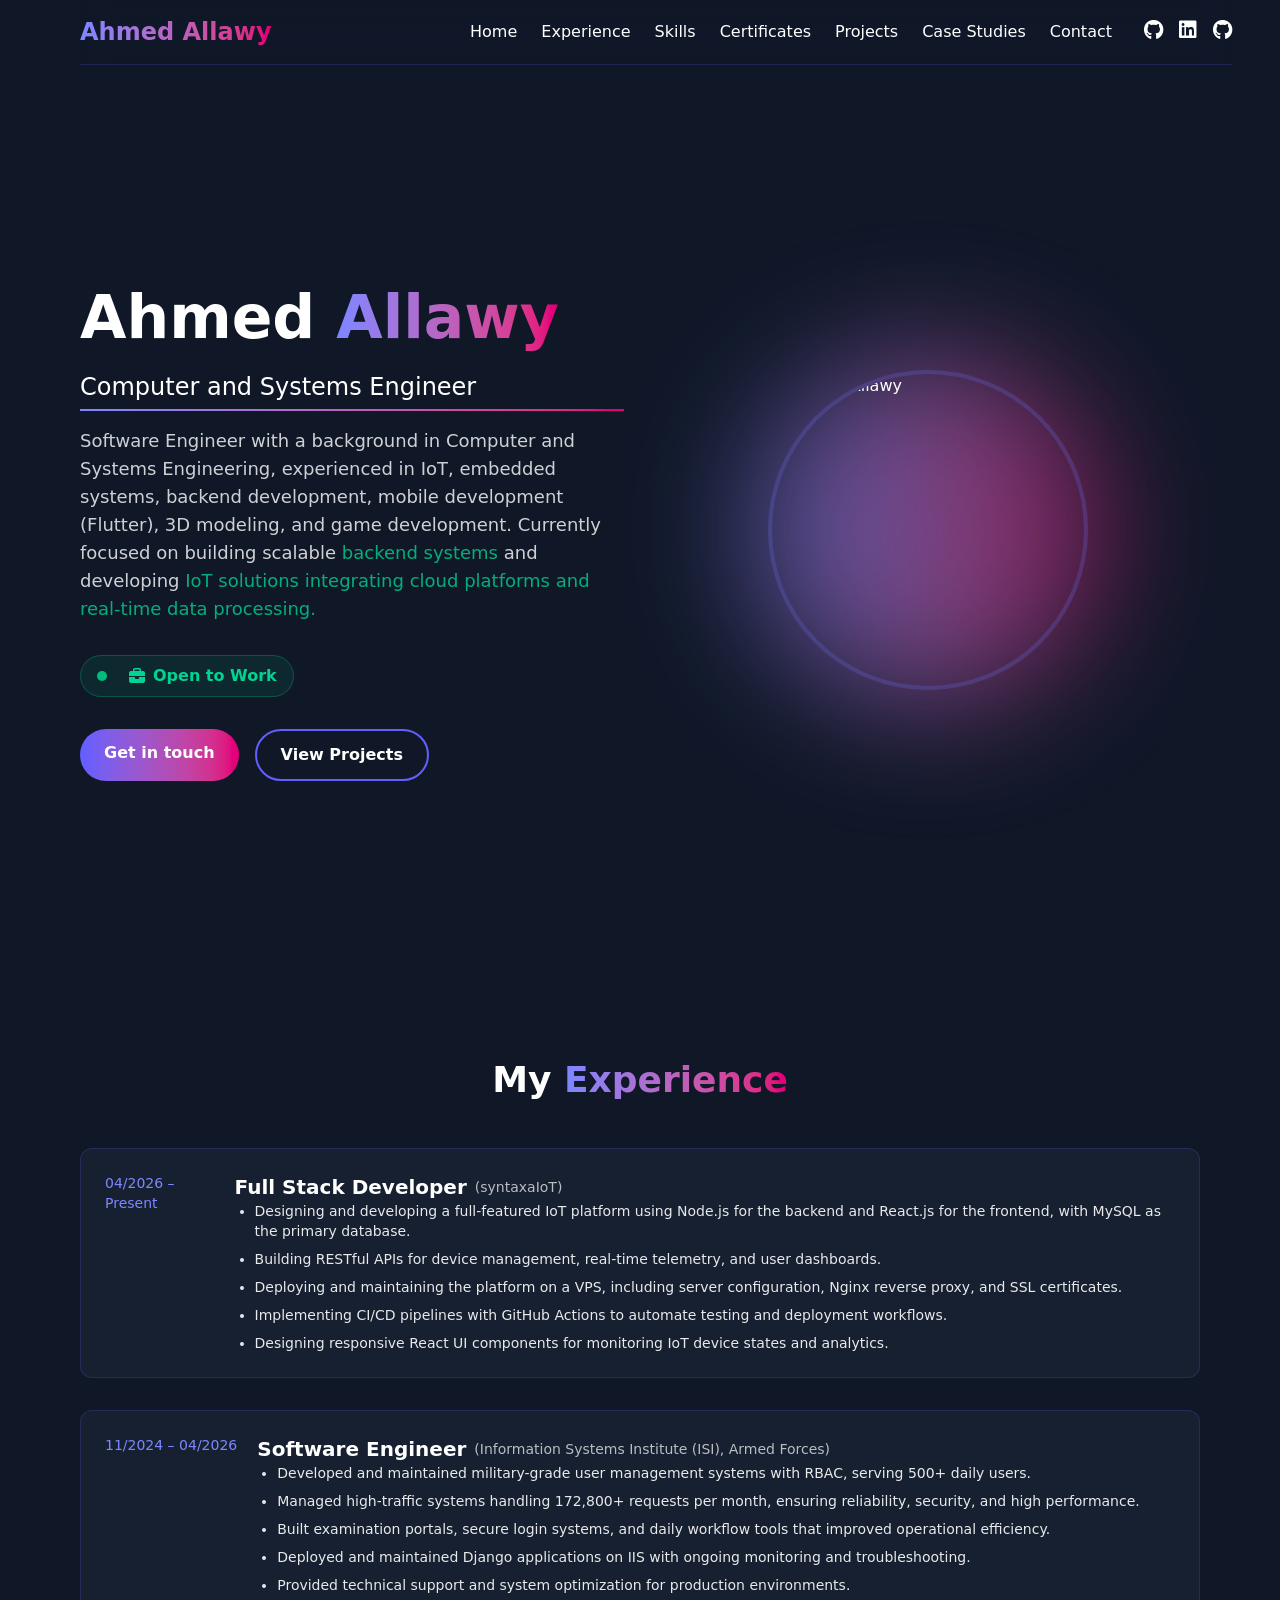
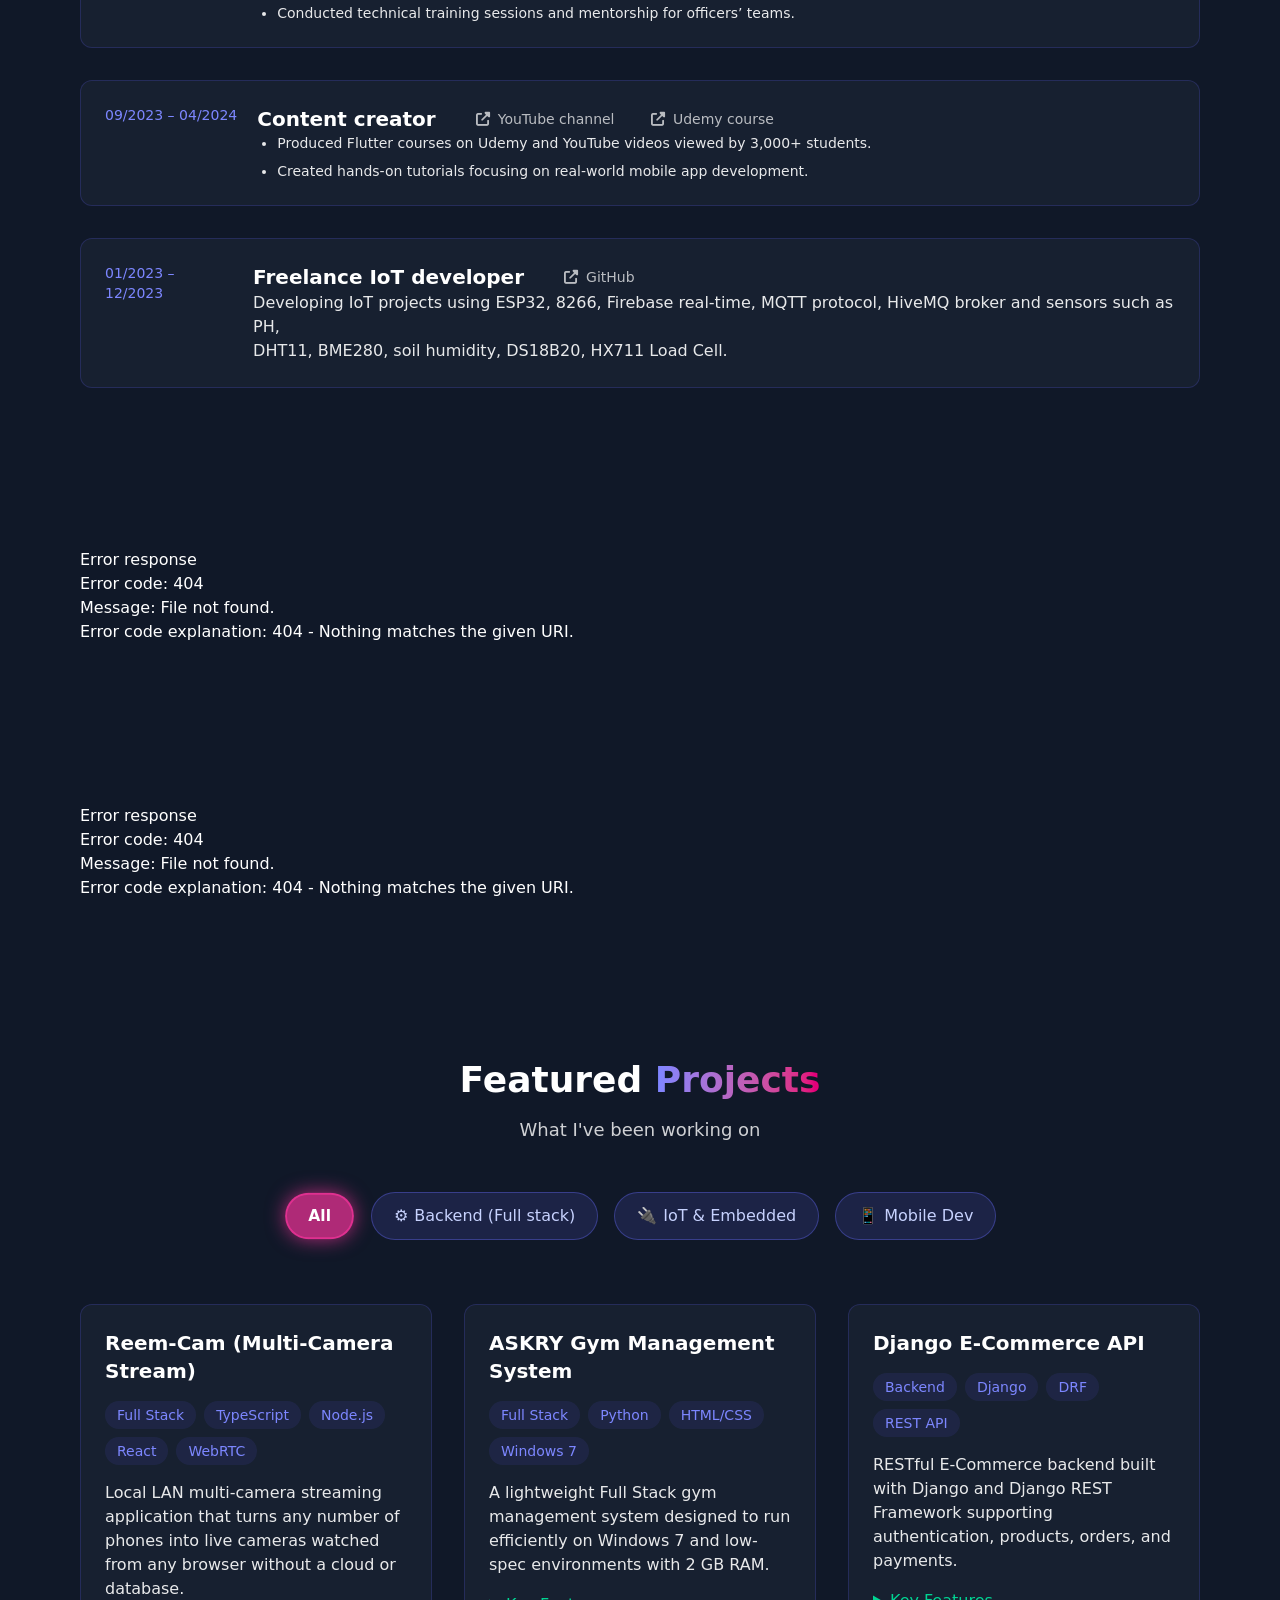
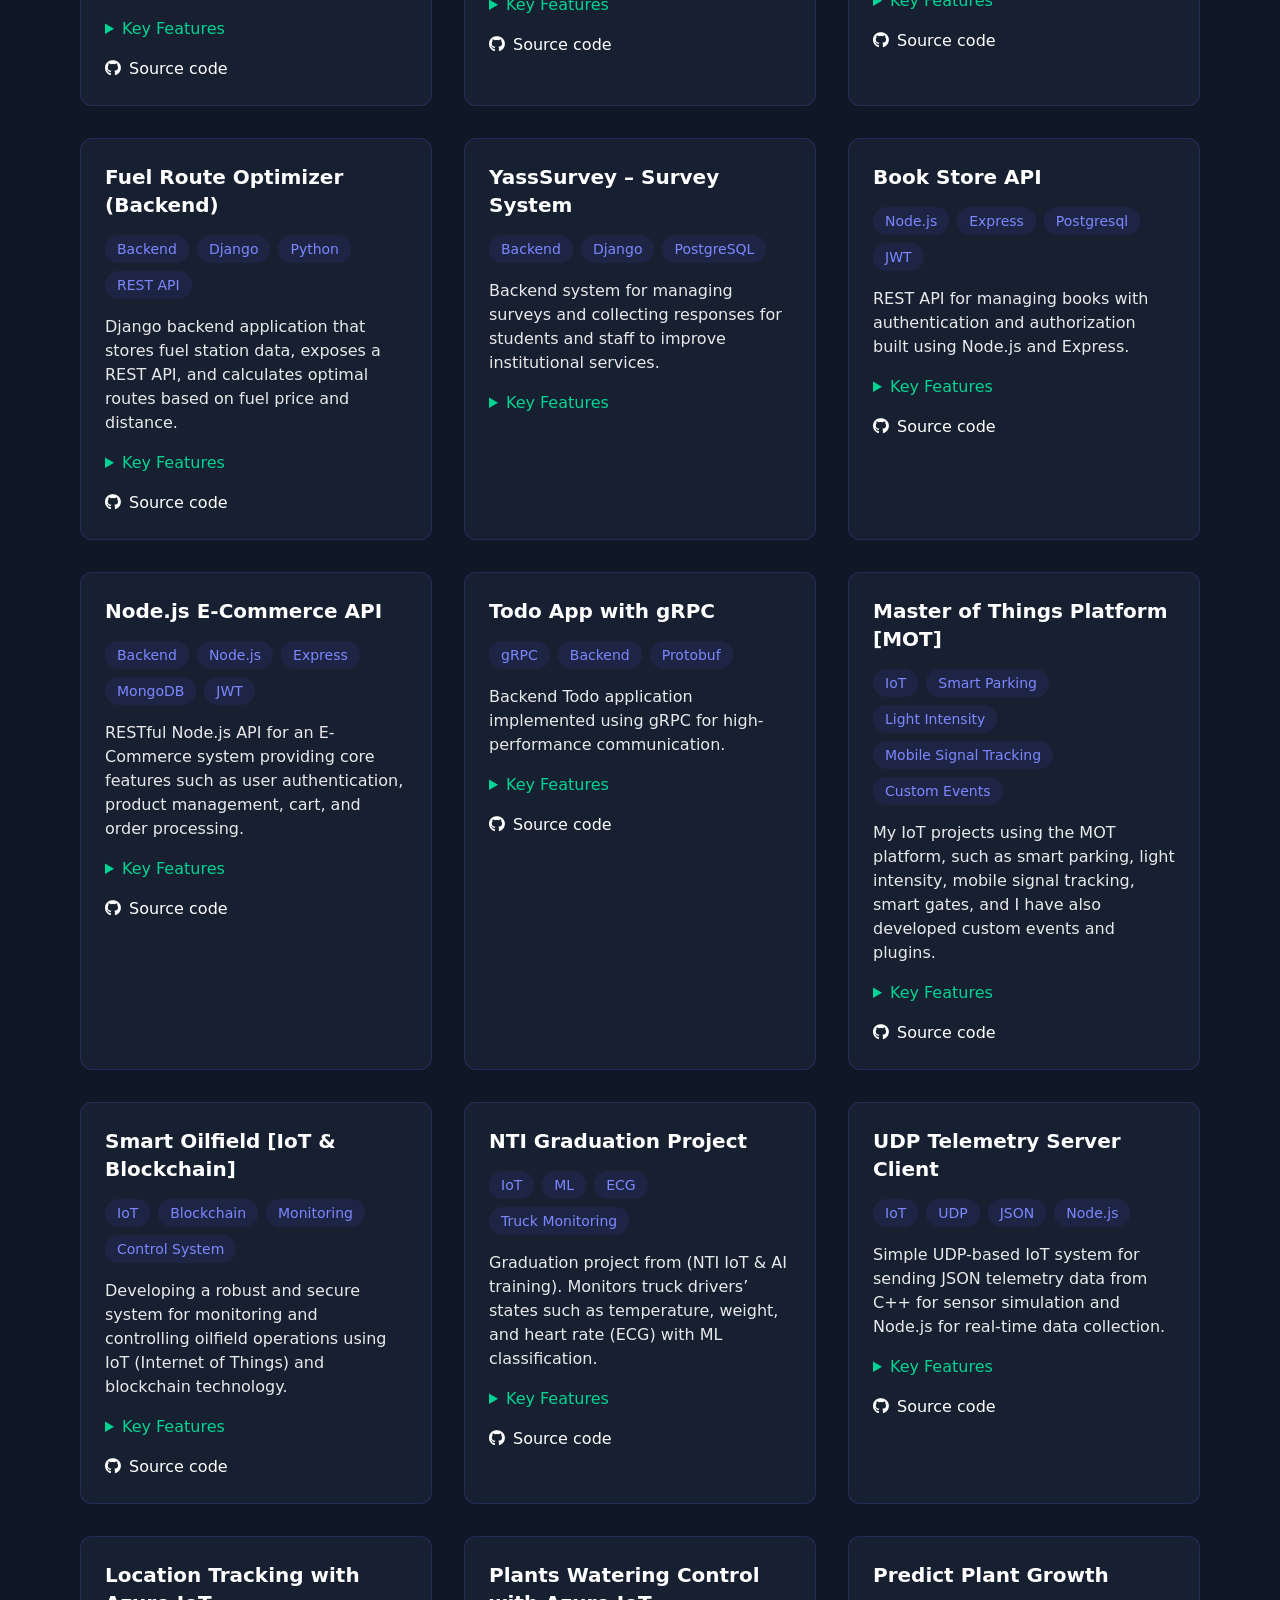
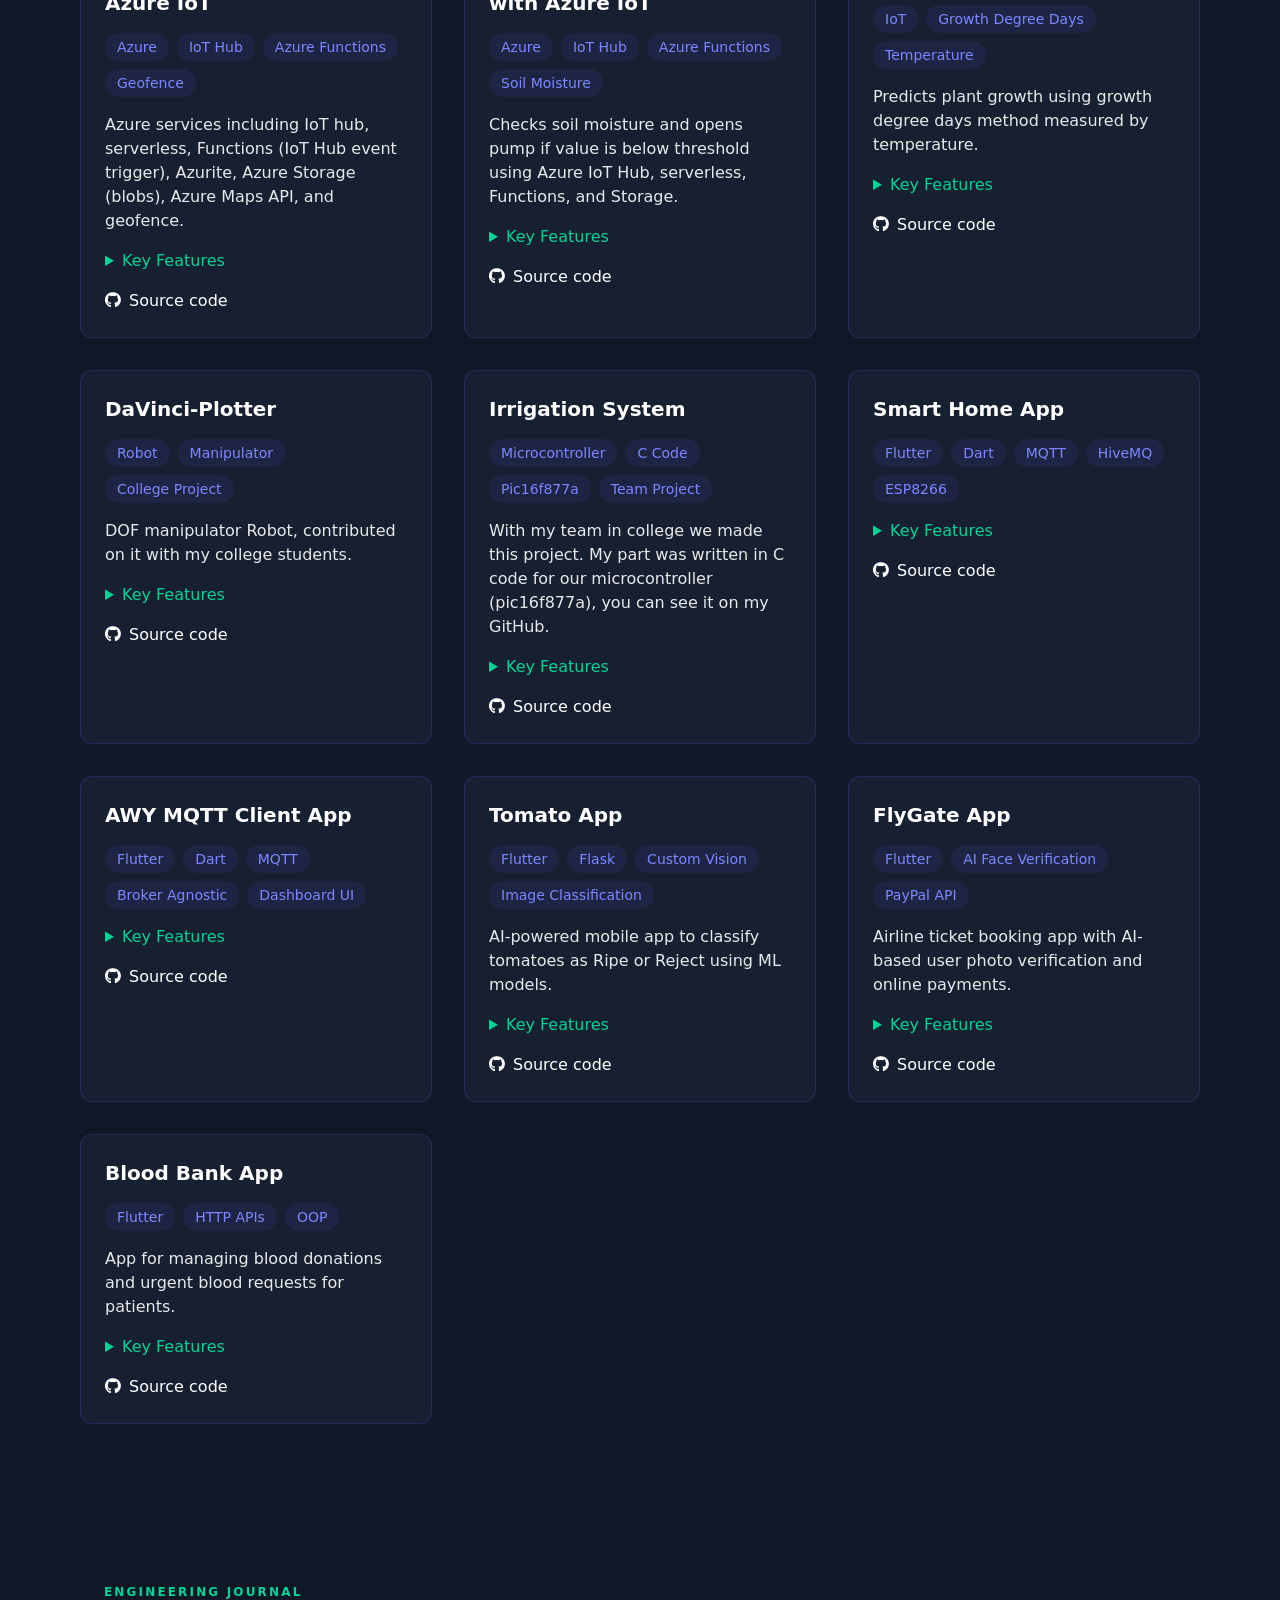
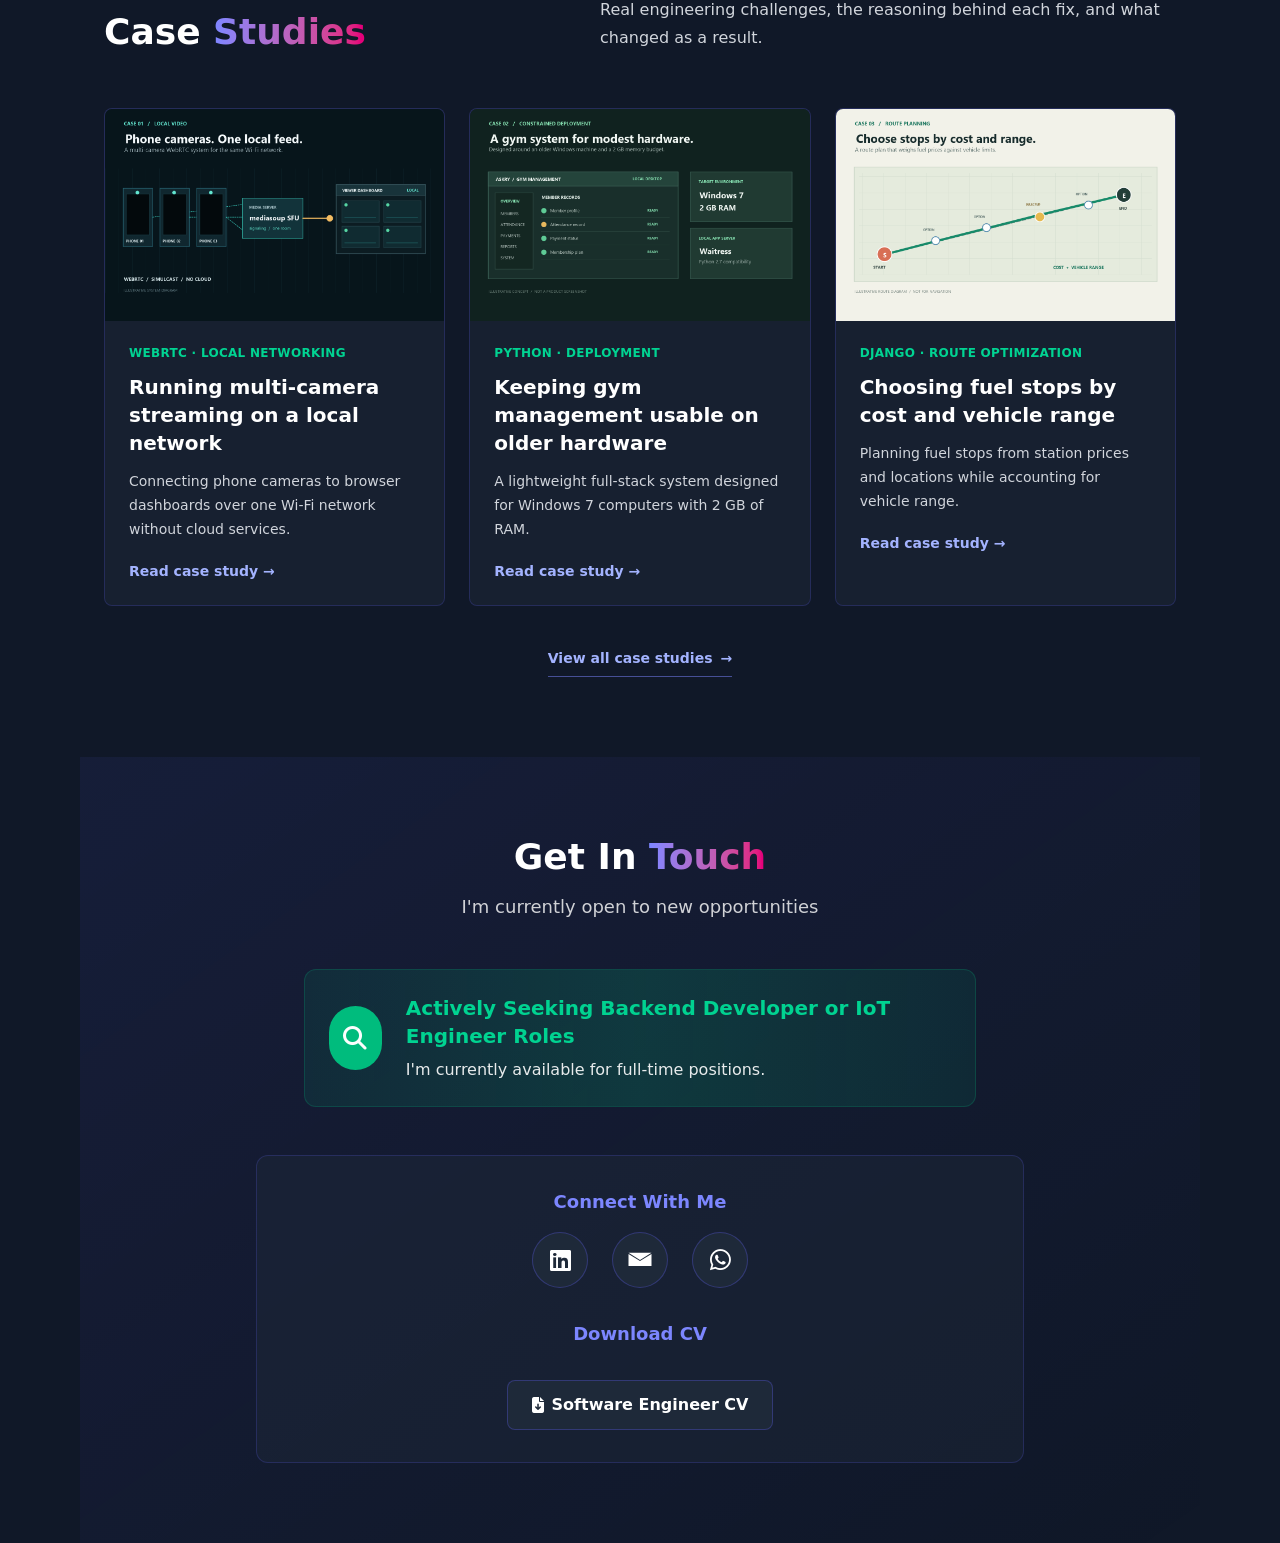
==== index.html @ ff082394 "feat(sections): add a new section [case studies]" ====
<!DOCTYPE html>
<html lang="en">

<head>
  <meta charset="UTF-8" />
  <meta name="viewport" content="width=device-width, initial-scale=1.0" />
  <link href="./output.css" rel="stylesheet" />
  <link rel="stylesheet" href="https://cdnjs.cloudflare.com/ajax/libs/font-awesome/6.5.1/css/all.min.css" />
  <link rel="preconnect" href="https://fonts.googleapis.com" />
  <link href="https://fonts.googleapis.com/css2?family=Inter:wght@300;400;500;600;700;800&display=swap"
    rel="stylesheet" />

  <title>Ahmed Allawy | Computer and Systems Engineer</title>
  <style>
    @keyframes fadeIn {
      from {
        opacity: 0;
      }

      to {
        opacity: 1;
      }
    }

    @keyframes slideInUp {
      from {
        opacity: 0;
        transform: translateY(20px);
      }

      to {
        opacity: 1;
        transform: translateY(0);
      }
    }

    @keyframes slideInRight {
      from {
        opacity: 0;
        transform: translateX(20px);
      }

      to {
        opacity: 1;
        transform: translateX(0);
      }
    }

    @keyframes pulseBackdrop {
      0% {
        transform: scale(1);
        opacity: 0.6;
      }

      50% {
        transform: scale(1.05);
        opacity: 0.8;
      }

      100% {
        transform: scale(1);
        opacity: 0.6;
      }
    }

    @keyframes shine {
      0% {
        transform: translateX(-100%);
      }

      100% {
        transform: translateX(100%);
      }
    }

    @keyframes rotateY {
      from {
        transform: rotateY(0deg);
      }

      to {
        transform: rotateY(360deg);
      }
    }

    @keyframes popIn {
      0% {
        transform: scale(0.8);
        opacity: 0;
      }

      70% {
        transform: scale(1.05);
        opacity: 1;
      }

      100% {
        transform: scale(1);
      }
    }

    @keyframes wave {

      0%,
      100% {
        transform: translateY(0);
      }

      50% {
        transform: translateY(-5px);
      }
    }

    .animate-fade-in {
      animation: fadeIn 0.8s ease-out forwards;
    }

    .animate-slide-in-up {
      animation: slideInUp 0.8s ease-out forwards;
    }

    .animate-slide-in-right {
      animation: slideInRight 0.8s ease-out forwards;
    }

    .animate-pulse-backdrop {
      animation: pulseBackdrop 3s infinite alternate;
    }

    .animate-shine {
      animation: shine 2s infinite linear;
    }

    .animate-rotate-y {
      animation: rotateY 10s infinite linear;
    }

    /* Example for a subtle background element */
    .animate-pop-in {
      animation: popIn 0.5s ease-out forwards;
    }

    .animate-wave {
      animation: wave 1.5s ease-in-out infinite;
    }

    /* Staggered animation delays for project cards and skill tags */
    .project-card:nth-child(1) {
      animation-delay: 0.1s;
    }

    .project-card:nth-child(2) {
      animation-delay: 0.2s;
    }

    .project-card:nth-child(3) {
      animation-delay: 0.3s;
    }

    .project-card:nth-child(4) {
      animation-delay: 0.4s;
    }

    .project-card:nth-child(5) {
      animation-delay: 0.5s;
    }

    .project-card:nth-child(6) {
      animation-delay: 0.6s;
    }

    .project-card:nth-child(7) {
      animation-delay: 0.7s;
    }

    .filter-btn.active {
      background: rgba(99, 102, 241, 0.5);
      border-color: rgba(99, 102, 241, 0.8);
    }

    /* Add more as needed based on number of projects/skills */
  </style>

</head>

<body class="bg-gray-900 text-white font-inter overflow-x-hidden relative">
  <div id="particles-js" class="fixed inset-0 z-[-1]"></div>

  <div class="container max-w-6xl mx-auto px-4 relative z-10">
    <header
      class="fixed w-full max-w-6xl top-0 z-50 bg-gray-900/80 backdrop-blur-lg border-b border-indigo-500/20 transition-all duration-300">
      <div class="flex justify-between items-center px-4 py-4 md:px-0">
        <div class="logo font-extrabold text-2xl animate-pop-in">
          <span class="bg-clip-text text-transparent bg-gradient-to-r from-indigo-400 to-pink-600">Ahmed Allawy</span>
        </div>
        <nav class="hidden md:flex items-center space-x-8">
          <ul class="flex space-x-6">
            <li>
              <a href="#hero"
                class="text-white hover:text-indigo-400 transition-all duration-300 relative group">Home<span
                  class="absolute bottom-[-5px] left-0 w-0 h-0.5 bg-gradient-to-r from-indigo-400 to-pink-600 transition-all duration-300 group-hover:w-full"></span></a>
            </li>
            <li>
              <a href="#experience"
                class="text-white hover:text-indigo-400 transition-all duration-300 relative group">Experience<span
                  class="absolute bottom-[-5px] left-0 w-0 h-0.5 bg-gradient-to-r from-indigo-400 to-pink-600 transition-all duration-300 group-hover:w-full"></span></a>
            </li>
            <li>
              <a href="#skills"
                class="text-white hover:text-indigo-400 transition-all duration-300 relative group">Skills<span
                  class="absolute bottom-[-5px] left-0 w-0 h-0.5 bg-gradient-to-r from-indigo-400 to-pink-600 transition-all duration-300 group-hover:w-full"></span></a>
            </li>
            <li>
              <a href="#certificates"
                class="text-white hover:text-indigo-400 transition-all duration-300 relative group">Certificates<span
                  class="absolute bottom-[-5px] left-0 w-0 h-0.5 bg-gradient-to-r from-indigo-400 to-pink-600 transition-all duration-300 group-hover:w-full"></span></a>
            </li>

            <li>
              <a href="#projects"
                class="text-white hover:text-indigo-400 transition-all duration-300 relative group">Projects<span
                  class="absolute bottom-[-5px] left-0 w-0 h-0.5 bg-gradient-to-r from-indigo-400 to-pink-600 transition-all duration-300 group-hover:w-full"></span></a>
            </li>
            <li>
              <a href="#case-studies"
                class="text-white hover:text-indigo-400 transition-all duration-300 relative group">Case Studies<span
                  class="absolute bottom-[-5px] left-0 w-0 h-0.5 bg-gradient-to-r from-indigo-400 to-pink-600 transition-all duration-300 group-hover:w-full"></span></a>
            </li>
            <li>
              <a href="#contact"
                class="text-white hover:text-indigo-400 transition-all duration-300 relative group">Contact<span
                  class="absolute bottom-[-5px] left-0 w-0 h-0.5 bg-gradient-to-r from-indigo-400 to-pink-600 transition-all duration-300 group-hover:w-full"></span></a>
            </li>
          </ul>
          <div class="flex space-x-4">
            <a href="https://github.com/Ahmed-Allawy" target="_blank" aria-label="GitHub"
              class="hover:text-indigo-400 hover:-translate-y-1 transition-all duration-300"><i
                class="fab fa-github text-xl"></i></a>
            <a href="https://linkedin.com/in/ahmad-allawy" target="_blank" aria-label="LinkedIn"
              class="hover:text-indigo-400 hover:-translate-y-1 transition-all duration-300"><i
                class="fab fa-linkedin text-xl"></i></a>
            <a href="https://github.com/Ahmad-Allawy" target="_blank" aria-label="GitHub"
              class="hover:text-indigo-400 hover:-translate-y-1 transition-all duration-300"><i
                class="fab fa-github text-xl"></i></a>
          </div>
        </nav>
        <div class="hamburger md:hidden flex flex-col cursor-pointer space-y-1 z-50" onclick="toggleMenu()">
          <span class="block w-6 h-0.5 bg-white transition-all duration-300"></span>
          <span class="block w-6 h-0.5 bg-white transition-all duration-300"></span>
          <span class="block w-6 h-0.5 bg-white transition-all duration-300"></span>
        </div>
      </div>
      <div
        class="mobile-menu hidden md:hidden fixed top-0 right-0 w-3/4 h-full bg-gray-900/95 backdrop-blur-lg flex flex-col justify-center items-center transition-all duration-300">
        <ul class="flex flex-col space-y-6 text-center">
          <li>
            <a href="#hero" class="text-white text-lg hover:text-indigo-400 transition-all duration-300"
              onclick="toggleMenu()">Home</a>
          </li>
          <li>
            <a href="#experience" class="text-white text-lg hover:text-indigo-400 transition-all duration-300"
              onclick="toggleMenu()">Experience</a>
          </li>
          <li>
            <a href="#skills" class="text-white text-lg hover:text-indigo-400 transition-all duration-300"
              onclick="toggleMenu()">Skills</a>
          </li>
          <li>
            <a href="#certificates" class="text-white text-lg hover:text-indigo-400 transition-all duration-300"
              onclick="toggleMenu()">Certificates</a>
          </li>
          <li>
            <a href="#case-studies" class="text-white text-lg hover:text-indigo-400 transition-all duration-300"
              onclick="toggleMenu()">Case Studies</a>
          </li>
          <li>
            <a href="#contact" class="text-white text-lg hover:text-indigo-400 transition-all duration-300"
              onclick="toggleMenu()">Contact</a>
          </li>
        </ul>
        <div class="flex space-x-6 mt-8">
          <a href="https://github.com/OmarMuhammmed" target="_blank" aria-label="GitHub"
            class="hover:text-indigo-400 hover:-translate-y-1 transition-all duration-300"><i
              class="fab fa-github text-2xl"></i></a>
          <a href="https://www.linkedin.com/in/omar-muhammed-9a7428285/" target="_blank" aria-label="LinkedIn"
            class="hover:text-indigo-400 hover:-translate-y-1 transition-all duration-300"><i
              class="fab fa-linkedin text-2xl"></i></a>
          <a href="https://x.com/OmarMuhammmed" target="_blank" aria-label="Twitter"
            class="hover:text-indigo-400 hover:-translate-y-1 transition-all duration-300"><i
              class="fab fa-twitter text-2xl"></i></a>
        </div>
      </div>
    </header>

    <main class="pt-20">
      <!-- hero section -->
      <section id="hero" class="min-h-screen flex items-center relative py-12">
        <div class="flex flex-col md:flex-row justify-between items-center gap-8 w-full">
          <div class="flex-1 text-center md:text-left animate-fade-in animate-slide-in-up">
            <h1 class="text-4xl md:text-6xl font-extrabold leading-tight mb-4">
              Ahmed
              <span class="bg-clip-text text-transparent bg-gradient-to-r from-indigo-400 to-pink-600">Allawy</span>
            </h1>
            <div class="text-xl md:text-2xl font-medium mb-6 relative">
              <span class="inline-block animate-wave">Computer and Systems Engineer</span>
              <div class="absolute bottom-[-8px] left-0 w-full h-0.5 bg-gradient-to-r from-indigo-400 to-pink-600">
              </div>
            </div>
            <p class="text-lg opacity-80 mb-8 max-w-2xl mx-auto md:mx-0">
              Software Engineer with a background in Computer and Systems Engineering, experienced in IoT, embedded
              systems, backend development, mobile development (Flutter), 3D modeling, and game development. Currently
              focused on building scalable
              <span class="text-emerald-400 font-medium">backend systems</span>
              and developing
              <span class="text-emerald-400 font-medium">IoT solutions integrating cloud platforms and real-time data
                processing. </span>
            </p>
            <div
              class="inline-flex items-center bg-emerald-500/10 border border-emerald-500/30 px-4 py-2 rounded-full mb-8 relative group transform hover:scale-105 transition-transform duration-300">
              <div class="absolute left-4 w-2.5 h-2.5 bg-emerald-500 rounded-full animate-pulse"></div>
              <span class="ml-8 flex items-center gap-2 text-emerald-400 font-semibold"><i class="fas fa-briefcase"></i>
                Open to Work</span>
            </div>
            <div class="flex gap-4 justify-center md:justify-start">
              <a href="#contact"
                class="inline-block px-6 py-3 bg-gradient-to-r from-indigo-500 to-pink-600 text-white font-semibold rounded-full hover:scale-105 hover:shadow-lg hover:shadow-indigo-500/30 transition-all duration-300">Get
                in touch</a>
              <a href="#projects"
                class="inline-block px-6 py-3 border-2 border-indigo-500 text-white font-semibold rounded-full hover:bg-indigo-500/20 hover:scale-105 transition-all duration-300">View
                Projects</a>
            </div>
          </div>
          <div class="flex-1 flex justify-center animate-slide-in-right">
            <div class="relative w-64 h-64 md:w-80 md:h-80">
              <img src="./profile1.jfif" alt="Ahmed Allawy"
                class="w-full h-full object-cover rounded-full border-4 border-indigo-500/30 hover:scale-105 hover:grayscale-0 grayscale-[30%] transition-all duration-300 z-10 relative" />
              <div
                class="absolute inset-[-15px] bg-gradient-to-r from-indigo-400 to-pink-600 rounded-full opacity-60 blur-3xl animate-pulse-backdrop">
              </div>
            </div>
          </div>
        </div>
      </section>
      <!-- end of hero section -->

      <!-- experience section -->
      <section id="experience" class="py-20 animate-slide-in-up"></section>
      <!-- end of experience section -->

      <!-- skills section -->
      <section id="skills" class="py-20 animate-slide-in-up"></section>
      <!-- end of skills sections -->

      <!-- certificates section -->
      <section id="certificates" class="py-20 animate-slide-in-up"></section>
      <!-- end of certificates section -->

      <!-- projects section -->
      <section id="projects" class="py-20">

      </section>
      <!-- end of projects section -->

      <!-- case studies section -->
      <section id="case-studies" class="scroll-mt-24 py-20 animate-slide-in-up"></section>
      <!-- end of case studies section -->

      <!-- contact section -->
      <section id="contact" class="py-20 animate-slide-in-up relative">
        <div class="absolute inset-0 bg-gradient-to-br from-indigo-500/20 to-transparent opacity-40 z-0"></div>
        <div class="text-center mb-12 relative z-10">
          <h2 class="text-4xl font-extrabold mb-4">
            Get In
            <span class="bg-clip-text text-transparent bg-gradient-to-r from-indigo-400 to-pink-600">Touch</span>
          </h2>
          <p class="text-lg opacity-80 max-w-xl mx-auto">
            I'm currently open to new opportunities
          </p>
        </div>
        <div
          class="max-w-2xl mx-auto mb-12 p-6 bg-emerald-500/10 border border-emerald-500/20 rounded-xl relative z-10 overflow-hidden group">
          <div
            class="absolute inset-0 bg-gradient-to-r from-transparent via-emerald-500/10 to-transparent animate-shine">
          </div>
          <div class="flex flex-col md:flex-row items-center gap-6">
            <div
              class="w-16 h-16 bg-emerald-500 rounded-full flex items-center justify-center text-2xl text-white transform group-hover:rotate-12 transition-transform duration-300">
              <i class="fas fa-search"></i>
            </div>
            <div class="text-center md:text-left">
              <h3 class="text-xl font-semibold text-emerald-400 mb-2">
                Actively Seeking Backend Developer or IoT Engineer Roles
              </h3>
              <p class="text-base opacity-90">
                I'm currently available for full-time positions.
              </p>
            </div>
          </div>
        </div>
        <div class="relative z-10 bg-gray-800/50 border border-indigo-500/20 rounded-xl p-8 max-w-3xl mx-auto">
          <div class="flex flex-col gap-8 items-center text-center">
            <div class="flex flex-col gap-4">
              <h4 class="text-lg font-semibold text-indigo-400">
                Connect With Me
              </h4>
              <div class="flex justify-center gap-6">
                <a href="https://linkedin.com/in/ahmad-allawy" target="_blank" class="relative group">
                  <div
                    class="w-14 h-14 bg-gray-800 border border-indigo-500/30 rounded-full flex items-center justify-center text-2xl hover:bg-indigo-500 hover:text-white hover:-translate-y-2 hover:shadow-lg hover:shadow-indigo-500/30 transition-all duration-300">
                    <i class="fab fa-linkedin"></i>
                  </div>
                  <span
                    class="absolute bottom-[-30px] left-1/2 -translate-x-1/2 bg-gray-800 text-white px-2 py-1 rounded text-sm opacity-0 group-hover:opacity-100 group-hover:bottom-[-20px] transition-all duration-300">LinkedIn</span>
                </a>
                <a href="mailto:mahmed20156947@gmail.com" target="_blank" class="relative group">
                  <div
                    class="w-14 h-14 bg-gray-800 border border-indigo-500/30 rounded-full flex items-center justify-center hover:bg-indigo-500 hover:text-white hover:-translate-y-2 hover:shadow-lg hover:shadow-indigo-500/30 transition-all duration-300">
                    <!-- Gmail SVG Icon -->
                    <svg xmlns="http://www.w3.org/2000/svg" class="w-6 h-6" viewBox="0 0 24 24" fill="currentColor">
                      <path d="M12 13.065l-11.5-7.065v12h23v-12l-11.5 7.065zM12 11.934l11.5-7.065h-23l11.5 7.065z" />
                    </svg>
                  </div>
                  <span
                    class="absolute bottom-[-30px] left-1/2 -translate-x-1/2 bg-gray-800 text-white px-2 py-1 rounded text-sm opacity-0 group-hover:opacity-100 group-hover:bottom-[-20px] transition-all duration-300">Gmail</span>
                </a>
                <a href="https://wa.me/201013456254" target="_blank" class="relative group">
                  <div class="w-14 h-14 bg-gray-800 border border-indigo-500/30 rounded-full flex items-center justify-center text-2xl
           hover:bg-green-500 hover:text-white hover:-translate-y-2
           hover:shadow-lg hover:shadow-green-500/30 transition-all duration-300">
                    <i class="fab fa-whatsapp"></i>
                  </div>
                  <span class="absolute bottom-[-30px] left-1/2 -translate-x-1/2 bg-gray-800 text-white px-2 py-1 rounded text-sm
           opacity-0 group-hover:opacity-100 group-hover:bottom-[-20px] transition-all duration-300">
                    WhatsApp
                  </span>
                </a>

              </div>
            </div>
            <h4 class="text-lg font-semibold text-indigo-400">
              Download CV
            </h4>
            <div class="flex justify-center gap-6">
              <a href="https://drive.google.com/drive/folders/1uX5H-0mq2dJX-3I3ZJGsFIIa85USgA1m?usp=sharing"
                target="_blank"
                class="inline-flex items-center gap-2 bg-gray-800 border border-indigo-500/30 px-6 py-3 rounded-lg text-white font-semibold hover:bg-indigo-500 hover:-translate-y-2 hover:shadow-lg hover:shadow-indigo-500/30 transition-all duration-300">
                <i class="fas fa-file-download"></i> Software Engineer CV
              </a>
            </div>
          </div>
        </div>
      </section>
      <!-- end of contact section -->
    </main>

    <!-- <footer class="text-center py-12 border-t border-indigo-500/20 bg-gradient-to-t from-gray-900 to-transparent">
      <p class="opacity-70 text-sm">
        © 2025 Omar Muhammed. All rights reserved.
      </p>
    </footer> -->
  </div>

  <script src="https://cdn.jsdelivr.net/particles.js/2.0.0/particles.min.js"></script>
  <script>
    // Initialize particles.js
    document.addEventListener("DOMContentLoaded", function () {
      particlesJS("particles-js", {
        particles: {
          number: { value: 80, density: { enable: true, value_area: 800 } },
          color: { value: "#6366f1" },
          shape: {
            type: "circle",
            stroke: { width: 0, color: "#000000" },
            polygon: { nb_sides: 5 },
          },
          opacity: {
            value: 0.3,
            random: false,
            anim: { enable: false, speed: 1, opacity_min: 0.1, sync: false },
          },
          size: {
            value: 3,
            random: true,
            anim: { enable: false, speed: 40, size_min: 0.1, sync: false },
          },
          line_linked: {
            enable: true,
            distance: 150,
            color: "#4f46e5",
            opacity: 0.4,
            width: 1,
          },
          move: {
            enable: true,
            speed: 6,
            direction: "none",
            random: false,
            straight: false,
            out_mode: "out",
            bounce: false,
            attract: { enable: false, rotateX: 600, rotateY: 1200 },
          },
        },
        interactivity: {
          detect_on: "canvas",
          events: {
            onhover: { enable: true, mode: "repulse" },
            onclick: { enable: true, mode: "push" },
            resize: true,
          },
          modes: {
            repulse: { distance: 100, duration: 0.4 },
            push: { particles_nb: 4 },
          },
        },
        retina_detect: true,
      });
    });

    // Toggle mobile menu
    function toggleMenu() {
      const mobileMenu = document.querySelector(".mobile-menu");
      const hamburgerSpans = document.querySelectorAll(".hamburger span");
      mobileMenu.classList.toggle("hidden");
      mobileMenu.classList.toggle("active");

      // Animate hamburger icon
      if (mobileMenu.classList.contains("active")) {
        hamburgerSpans[0].classList.add("rotate-45", "translate-y-2");
        hamburgerSpans[1].classList.add("opacity-0");
        hamburgerSpans[2].classList.add("-rotate-45", "-translate-y-2");
      } else {
        hamburgerSpans[0].classList.remove("rotate-45", "translate-y-2");
        hamburgerSpans[1].classList.remove("opacity-0");
        hamburgerSpans[2].classList.remove("-rotate-45", "-translate-y-2");
      }
    }

    fetch('sections/experience.html')
      .then(response => response.text())
      .then(data => document.getElementById('experience').innerHTML = data);

    fetch('sections/skills.html')
      .then(response => response.text())
      .then(data => document.getElementById('skills').innerHTML = data);

    fetch('sections/certificates.html')
      .then(response => response.text())
      .then(data => document.getElementById('certificates').innerHTML = data);

    fetch('sections/projects.html')
      .then(response => response.text())
      .then(data => document.getElementById('projects').innerHTML = data).then(
        // Re-initialize filtering functionality after loading projects

        () => {
          const filterButtons = document.querySelectorAll('.filter-btn');
          const projectCards = document.querySelectorAll('.project-cards');

          filterButtons.forEach(button => {
            button.addEventListener('click', () => {
              // Remove active class from all buttons
              filterButtons.forEach(btn => btn.classList.remove('active'));
              // Add active class to the clicked button
              button.classList.add('active');

              const filter = button.getAttribute('data-filter');

              projectCards.forEach(card => {
                console.log(card);

                if (filter === 'all' || card.getAttribute('data-category').includes(filter)) {
                  card.style.display = 'block';
                } else {
                  card.style.display = 'none';
                }
              });
            });
          });
        }
      );

    fetch('sections/case-studies.html')
      .then(response => response.text())
      .then(data => document.getElementById('case-studies').innerHTML = data);

  </script>

</body>

</html>
---- output.css ----
/*! tailwindcss v4.1.11 | MIT License | https://tailwindcss.com */
@layer properties;
@layer theme, base, components, utilities;
@layer theme {
  :root, :host {
    --font-sans: ui-sans-serif, system-ui, sans-serif, "Apple Color Emoji",
      "Segoe UI Emoji", "Segoe UI Symbol", "Noto Color Emoji";
    --font-mono: ui-monospace, SFMono-Regular, Menlo, Monaco, Consolas, "Liberation Mono",
      "Courier New", monospace;
    --color-green-500: oklch(72.3% 0.219 149.579);
    --color-emerald-400: oklch(76.5% 0.177 163.223);
    --color-emerald-500: oklch(69.6% 0.17 162.48);
    --color-indigo-300: oklch(78.5% 0.115 274.713);
    --color-indigo-400: oklch(67.3% 0.182 276.935);
    --color-indigo-500: oklch(58.5% 0.233 277.117);
    --color-pink-400: oklch(71.8% 0.202 349.761);
    --color-pink-600: oklch(59.2% 0.249 0.584);
    --color-gray-300: oklch(87.2% 0.01 258.338);
    --color-gray-400: oklch(70.7% 0.022 261.325);
    --color-gray-800: oklch(27.8% 0.033 256.848);
    --color-gray-900: oklch(21% 0.034 264.665);
    --color-gray-950: oklch(13% 0.028 261.692);
    --color-white: #fff;
    --spacing: 0.25rem;
    --container-xl: 36rem;
    --container-2xl: 42rem;
    --container-3xl: 48rem;
    --container-4xl: 56rem;
    --container-6xl: 72rem;
    --text-xs: 0.75rem;
    --text-xs--line-height: calc(1 / 0.75);
    --text-sm: 0.875rem;
    --text-sm--line-height: calc(1.25 / 0.875);
    --text-base: 1rem;
    --text-base--line-height: calc(1.5 / 1);
    --text-lg: 1.125rem;
    --text-lg--line-height: calc(1.75 / 1.125);
    --text-xl: 1.25rem;
    --text-xl--line-height: calc(1.75 / 1.25);
    --text-2xl: 1.5rem;
    --text-2xl--line-height: calc(2 / 1.5);
    --text-4xl: 2.25rem;
    --text-4xl--line-height: calc(2.5 / 2.25);
    --text-5xl: 3rem;
    --text-5xl--line-height: 1;
    --text-6xl: 3.75rem;
    --text-6xl--line-height: 1;
    --font-weight-medium: 500;
    --font-weight-semibold: 600;
    --font-weight-bold: 700;
    --font-weight-extrabold: 800;
    --tracking-wide: 0.025em;
    --leading-tight: 1.25;
    --radius-lg: 0.5rem;
    --radius-xl: 0.75rem;
    --ease-out: cubic-bezier(0, 0, 0.2, 1);
    --ease-in-out: cubic-bezier(0.4, 0, 0.2, 1);
    --animate-pulse: pulse 2s cubic-bezier(0.4, 0, 0.6, 1) infinite;
    --blur-lg: 16px;
    --blur-3xl: 64px;
    --default-transition-duration: 150ms;
    --default-transition-timing-function: cubic-bezier(0.4, 0, 0.2, 1);
    --default-font-family: var(--font-sans);
    --default-mono-font-family: var(--font-mono);
  }
}
@layer base {
  *, ::after, ::before, ::backdrop, ::file-selector-button {
    box-sizing: border-box;
    margin: 0;
    padding: 0;
    border: 0 solid;
  }
  html, :host {
    line-height: 1.5;
    -webkit-text-size-adjust: 100%;
    tab-size: 4;
    font-family: var(--default-font-family, ui-sans-serif, system-ui, sans-serif, "Apple Color Emoji", "Segoe UI Emoji", "Segoe UI Symbol", "Noto Color Emoji");
    font-feature-settings: var(--default-font-feature-settings, normal);
    font-variation-settings: var(--default-font-variation-settings, normal);
    -webkit-tap-highlight-color: transparent;
  }
  hr {
    height: 0;
    color: inherit;
    border-top-width: 1px;
  }
  abbr:where([title]) {
    -webkit-text-decoration: underline dotted;
    text-decoration: underline dotted;
  }
  h1, h2, h3, h4, h5, h6 {
    font-size: inherit;
    font-weight: inherit;
  }
  a {
    color: inherit;
    -webkit-text-decoration: inherit;
    text-decoration: inherit;
  }
  b, strong {
    font-weight: bolder;
  }
  code, kbd, samp, pre {
    font-family: var(--default-mono-font-family, ui-monospace, SFMono-Regular, Menlo, Monaco, Consolas, "Liberation Mono", "Courier New", monospace);
    font-feature-settings: var(--default-mono-font-feature-settings, normal);
    font-variation-settings: var(--default-mono-font-variation-settings, normal);
    font-size: 1em;
  }
  small {
    font-size: 80%;
  }
  sub, sup {
    font-size: 75%;
    line-height: 0;
    position: relative;
    vertical-align: baseline;
  }
  sub {
    bottom: -0.25em;
  }
  sup {
    top: -0.5em;
  }
  table {
    text-indent: 0;
    border-color: inherit;
    border-collapse: collapse;
  }
  :-moz-focusring {
    outline: auto;
  }
  progress {
    vertical-align: baseline;
  }
  summary {
    display: list-item;
  }
  ol, ul, menu {
    list-style: none;
  }
  img, svg, video, canvas, audio, iframe, embed, object {
    display: block;
    vertical-align: middle;
  }
  img, video {
    max-width: 100%;
    height: auto;
  }
  button, input, select, optgroup, textarea, ::file-selector-button {
    font: inherit;
    font-feature-settings: inherit;
    font-variation-settings: inherit;
    letter-spacing: inherit;
    color: inherit;
    border-radius: 0;
    background-color: transparent;
    opacity: 1;
  }
  :where(select:is([multiple], [size])) optgroup {
    font-weight: bolder;
  }
  :where(select:is([multiple], [size])) optgroup option {
    padding-inline-start: 20px;
  }
  ::file-selector-button {
    margin-inline-end: 4px;
  }
  ::placeholder {
    opacity: 1;
  }
  @supports (not (-webkit-appearance: -apple-pay-button))  or (contain-intrinsic-size: 1px) {
    ::placeholder {
      color: currentcolor;
      @supports (color: color-mix(in lab, red, red)) {
        color: color-mix(in oklab, currentcolor 50%, transparent);
      }
    }
  }
  textarea {
    resize: vertical;
  }
  ::-webkit-search-decoration {
    -webkit-appearance: none;
  }
  ::-webkit-date-and-time-value {
    min-height: 1lh;
    text-align: inherit;
  }
  ::-webkit-datetime-edit {
    display: inline-flex;
  }
  ::-webkit-datetime-edit-fields-wrapper {
    padding: 0;
  }
  ::-webkit-datetime-edit, ::-webkit-datetime-edit-year-field, ::-webkit-datetime-edit-month-field, ::-webkit-datetime-edit-day-field, ::-webkit-datetime-edit-hour-field, ::-webkit-datetime-edit-minute-field, ::-webkit-datetime-edit-second-field, ::-webkit-datetime-edit-millisecond-field, ::-webkit-datetime-edit-meridiem-field {
    padding-block: 0;
  }
  :-moz-ui-invalid {
    box-shadow: none;
  }
  button, input:where([type="button"], [type="reset"], [type="submit"]), ::file-selector-button {
    appearance: button;
  }
  ::-webkit-inner-spin-button, ::-webkit-outer-spin-button {
    height: auto;
  }
  [hidden]:where(:not([hidden="until-found"])) {
    display: none !important;
  }
}
@layer utilities {
  .absolute {
    position: absolute;
  }
  .fixed {
    position: fixed;
  }
  .relative {
    position: relative;
  }
  .inset-0 {
    inset: calc(var(--spacing) * 0);
  }
  .inset-\[-15px\] {
    inset: -15px;
  }
  .top-0 {
    top: calc(var(--spacing) * 0);
  }
  .right-0 {
    right: calc(var(--spacing) * 0);
  }
  .bottom-\[-5px\] {
    bottom: -5px;
  }
  .bottom-\[-8px\] {
    bottom: -8px;
  }
  .bottom-\[-30px\] {
    bottom: -30px;
  }
  .left-0 {
    left: calc(var(--spacing) * 0);
  }
  .left-1\/2 {
    left: calc(1/2 * 100%);
  }
  .left-4 {
    left: calc(var(--spacing) * 4);
  }
  .z-0 {
    z-index: 0;
  }
  .z-10 {
    z-index: 10;
  }
  .z-50 {
    z-index: 50;
  }
  .z-\[-1\] {
    z-index: -1;
  }
  .container {
    width: 100%;
    @media (width >= 40rem) {
      max-width: 40rem;
    }
    @media (width >= 48rem) {
      max-width: 48rem;
    }
    @media (width >= 64rem) {
      max-width: 64rem;
    }
    @media (width >= 80rem) {
      max-width: 80rem;
    }
    @media (width >= 96rem) {
      max-width: 96rem;
    }
  }
  .mx-auto {
    margin-inline: auto;
  }
  .mt-2 {
    margin-top: calc(var(--spacing) * 2);
  }
  .mt-3 {
    margin-top: calc(var(--spacing) * 3);
  }
  .mt-4 {
    margin-top: calc(var(--spacing) * 4);
  }
  .mt-5 {
    margin-top: calc(var(--spacing) * 5);
  }
  .mt-6 {
    margin-top: calc(var(--spacing) * 6);
  }
  .mt-8 {
    margin-top: calc(var(--spacing) * 8);
  }
  .mt-10 {
    margin-top: calc(var(--spacing) * 10);
  }
  .mt-12 {
    margin-top: calc(var(--spacing) * 12);
  }
  .mr-2 {
    margin-right: calc(var(--spacing) * 2);
  }
  .mb-2 {
    margin-bottom: calc(var(--spacing) * 2);
  }
  .mb-3 {
    margin-bottom: calc(var(--spacing) * 3);
  }
  .mb-4 {
    margin-bottom: calc(var(--spacing) * 4);
  }
  .mb-6 {
    margin-bottom: calc(var(--spacing) * 6);
  }
  .mb-8 {
    margin-bottom: calc(var(--spacing) * 8);
  }
  .mb-10 {
    margin-bottom: calc(var(--spacing) * 10);
  }
  .mb-12 {
    margin-bottom: calc(var(--spacing) * 12);
  }
  .ml-8 {
    margin-left: calc(var(--spacing) * 8);
  }
  .block {
    display: block;
  }
  .flex {
    display: flex;
  }
  .grid {
    display: grid;
  }
  .hidden {
    display: none;
  }
  .inline-block {
    display: inline-block;
  }
  .inline-flex {
    display: inline-flex;
  }
  .aspect-\[16\/10\] {
    aspect-ratio: 16/10;
  }
  .h-0\.5 {
    height: calc(var(--spacing) * 0.5);
  }
  .h-2\.5 {
    height: calc(var(--spacing) * 2.5);
  }
  .h-6 {
    height: calc(var(--spacing) * 6);
  }
  .h-14 {
    height: calc(var(--spacing) * 14);
  }
  .h-16 {
    height: calc(var(--spacing) * 16);
  }
  .h-64 {
    height: calc(var(--spacing) * 64);
  }
  .h-\[calc\(100\%-16rem\)\] {
    height: calc(100% - 16rem);
  }
  .h-auto {
    height: auto;
  }
  .h-full {
    height: 100%;
  }
  .min-h-screen {
    min-height: 100vh;
  }
  .w-0 {
    width: calc(var(--spacing) * 0);
  }
  .w-2\.5 {
    width: calc(var(--spacing) * 2.5);
  }
  .w-3\/4 {
    width: calc(3/4 * 100%);
  }
  .w-6 {
    width: calc(var(--spacing) * 6);
  }
  .w-14 {
    width: calc(var(--spacing) * 14);
  }
  .w-16 {
    width: calc(var(--spacing) * 16);
  }
  .w-64 {
    width: calc(var(--spacing) * 64);
  }
  .w-full {
    width: 100%;
  }
  .max-w-2xl {
    max-width: var(--container-2xl);
  }
  .max-w-3xl {
    max-width: var(--container-3xl);
  }
  .max-w-4xl {
    max-width: var(--container-4xl);
  }
  .max-w-6xl {
    max-width: var(--container-6xl);
  }
  .max-w-xl {
    max-width: var(--container-xl);
  }
  .flex-1 {
    flex: 1;
  }
  .flex-grow {
    flex-grow: 1;
  }
  .-translate-x-1\/2 {
    --tw-translate-x: calc(calc(1/2 * 100%) * -1);
    translate: var(--tw-translate-x) var(--tw-translate-y);
  }
  .-translate-y-2 {
    --tw-translate-y: calc(var(--spacing) * -2);
    translate: var(--tw-translate-x) var(--tw-translate-y);
  }
  .translate-y-2 {
    --tw-translate-y: calc(var(--spacing) * 2);
    translate: var(--tw-translate-x) var(--tw-translate-y);
  }
  .-rotate-45 {
    rotate: calc(45deg * -1);
  }
  .rotate-45 {
    rotate: 45deg;
  }
  .transform {
    transform: var(--tw-rotate-x,) var(--tw-rotate-y,) var(--tw-rotate-z,) var(--tw-skew-x,) var(--tw-skew-y,);
  }
  .animate-pulse {
    animation: var(--animate-pulse);
  }
  .cursor-pointer {
    cursor: pointer;
  }
  .resize {
    resize: both;
  }
  .scroll-mt-24 {
    scroll-margin-top: calc(var(--spacing) * 24);
  }
  .list-disc {
    list-style-type: disc;
  }
  .grid-cols-1 {
    grid-template-columns: repeat(1, minmax(0, 1fr));
  }
  .flex-col {
    flex-direction: column;
  }
  .flex-row {
    flex-direction: row;
  }
  .flex-wrap {
    flex-wrap: wrap;
  }
  .items-center {
    align-items: center;
  }
  .items-start {
    align-items: flex-start;
  }
  .justify-between {
    justify-content: space-between;
  }
  .justify-center {
    justify-content: center;
  }
  .gap-2 {
    gap: calc(var(--spacing) * 2);
  }
  .gap-3 {
    gap: calc(var(--spacing) * 3);
  }
  .gap-4 {
    gap: calc(var(--spacing) * 4);
  }
  .gap-5 {
    gap: calc(var(--spacing) * 5);
  }
  .gap-6 {
    gap: calc(var(--spacing) * 6);
  }
  .gap-8 {
    gap: calc(var(--spacing) * 8);
  }
  .space-y-1 {
    :where(& > :not(:last-child)) {
      --tw-space-y-reverse: 0;
      margin-block-start: calc(calc(var(--spacing) * 1) * var(--tw-space-y-reverse));
      margin-block-end: calc(calc(var(--spacing) * 1) * calc(1 - var(--tw-space-y-reverse)));
    }
  }
  .space-y-2 {
    :where(& > :not(:last-child)) {
      --tw-space-y-reverse: 0;
      margin-block-start: calc(calc(var(--spacing) * 2) * var(--tw-space-y-reverse));
      margin-block-end: calc(calc(var(--spacing) * 2) * calc(1 - var(--tw-space-y-reverse)));
    }
  }
  .space-y-6 {
    :where(& > :not(:last-child)) {
      --tw-space-y-reverse: 0;
      margin-block-start: calc(calc(var(--spacing) * 6) * var(--tw-space-y-reverse));
      margin-block-end: calc(calc(var(--spacing) * 6) * calc(1 - var(--tw-space-y-reverse)));
    }
  }
  .space-y-12 {
    :where(& > :not(:last-child)) {
      --tw-space-y-reverse: 0;
      margin-block-start: calc(calc(var(--spacing) * 12) * var(--tw-space-y-reverse));
      margin-block-end: calc(calc(var(--spacing) * 12) * calc(1 - var(--tw-space-y-reverse)));
    }
  }
  .gap-x-6 {
    column-gap: calc(var(--spacing) * 6);
  }
  .space-x-4 {
    :where(& > :not(:last-child)) {
      --tw-space-x-reverse: 0;
      margin-inline-start: calc(calc(var(--spacing) * 4) * var(--tw-space-x-reverse));
      margin-inline-end: calc(calc(var(--spacing) * 4) * calc(1 - var(--tw-space-x-reverse)));
    }
  }
  .space-x-6 {
    :where(& > :not(:last-child)) {
      --tw-space-x-reverse: 0;
      margin-inline-start: calc(calc(var(--spacing) * 6) * var(--tw-space-x-reverse));
      margin-inline-end: calc(calc(var(--spacing) * 6) * calc(1 - var(--tw-space-x-reverse)));
    }
  }
  .space-x-8 {
    :where(& > :not(:last-child)) {
      --tw-space-x-reverse: 0;
      margin-inline-start: calc(calc(var(--spacing) * 8) * var(--tw-space-x-reverse));
      margin-inline-end: calc(calc(var(--spacing) * 8) * calc(1 - var(--tw-space-x-reverse)));
    }
  }
  .gap-y-2 {
    row-gap: calc(var(--spacing) * 2);
  }
  .overflow-hidden {
    overflow: hidden;
  }
  .overflow-x-hidden {
    overflow-x: hidden;
  }
  .rounded {
    border-radius: 0.25rem;
  }
  .rounded-full {
    border-radius: calc(infinity * 1px);
  }
  .rounded-lg {
    border-radius: var(--radius-lg);
  }
  .rounded-xl {
    border-radius: var(--radius-xl);
  }
  .border {
    border-style: var(--tw-border-style);
    border-width: 1px;
  }
  .border-2 {
    border-style: var(--tw-border-style);
    border-width: 2px;
  }
  .border-4 {
    border-style: var(--tw-border-style);
    border-width: 4px;
  }
  .border-t {
    border-top-style: var(--tw-border-style);
    border-top-width: 1px;
  }
  .border-b {
    border-bottom-style: var(--tw-border-style);
    border-bottom-width: 1px;
  }
  .border-emerald-500\/20 {
    border-color: color-mix(in srgb, oklch(69.6% 0.17 162.48) 20%, transparent);
    @supports (color: color-mix(in lab, red, red)) {
      border-color: color-mix(in oklab, var(--color-emerald-500) 20%, transparent);
    }
  }
  .border-emerald-500\/30 {
    border-color: color-mix(in srgb, oklch(69.6% 0.17 162.48) 30%, transparent);
    @supports (color: color-mix(in lab, red, red)) {
      border-color: color-mix(in oklab, var(--color-emerald-500) 30%, transparent);
    }
  }
  .border-indigo-400\/50 {
    border-color: color-mix(in srgb, oklch(67.3% 0.182 276.935) 50%, transparent);
    @supports (color: color-mix(in lab, red, red)) {
      border-color: color-mix(in oklab, var(--color-indigo-400) 50%, transparent);
    }
  }
  .border-indigo-500 {
    border-color: var(--color-indigo-500);
  }
  .border-indigo-500\/20 {
    border-color: color-mix(in srgb, oklch(58.5% 0.233 277.117) 20%, transparent);
    @supports (color: color-mix(in lab, red, red)) {
      border-color: color-mix(in oklab, var(--color-indigo-500) 20%, transparent);
    }
  }
  .border-indigo-500\/30 {
    border-color: color-mix(in srgb, oklch(58.5% 0.233 277.117) 30%, transparent);
    @supports (color: color-mix(in lab, red, red)) {
      border-color: color-mix(in oklab, var(--color-indigo-500) 30%, transparent);
    }
  }
  .border-indigo-500\/40 {
    border-color: color-mix(in srgb, oklch(58.5% 0.233 277.117) 40%, transparent);
    @supports (color: color-mix(in lab, red, red)) {
      border-color: color-mix(in oklab, var(--color-indigo-500) 40%, transparent);
    }
  }
  .border-white\/10 {
    border-color: color-mix(in srgb, #fff 10%, transparent);
    @supports (color: color-mix(in lab, red, red)) {
      border-color: color-mix(in oklab, var(--color-white) 10%, transparent);
    }
  }
  .bg-emerald-500 {
    background-color: var(--color-emerald-500);
  }
  .bg-emerald-500\/10 {
    background-color: color-mix(in srgb, oklch(69.6% 0.17 162.48) 10%, transparent);
    @supports (color: color-mix(in lab, red, red)) {
      background-color: color-mix(in oklab, var(--color-emerald-500) 10%, transparent);
    }
  }
  .bg-gray-800 {
    background-color: var(--color-gray-800);
  }
  .bg-gray-800\/50 {
    background-color: color-mix(in srgb, oklch(27.8% 0.033 256.848) 50%, transparent);
    @supports (color: color-mix(in lab, red, red)) {
      background-color: color-mix(in oklab, var(--color-gray-800) 50%, transparent);
    }
  }
  .bg-gray-900 {
    background-color: var(--color-gray-900);
  }
  .bg-gray-900\/80 {
    background-color: color-mix(in srgb, oklch(21% 0.034 264.665) 80%, transparent);
    @supports (color: color-mix(in lab, red, red)) {
      background-color: color-mix(in oklab, var(--color-gray-900) 80%, transparent);
    }
  }
  .bg-gray-900\/95 {
    background-color: color-mix(in srgb, oklch(21% 0.034 264.665) 95%, transparent);
    @supports (color: color-mix(in lab, red, red)) {
      background-color: color-mix(in oklab, var(--color-gray-900) 95%, transparent);
    }
  }
  .bg-gray-950 {
    background-color: var(--color-gray-950);
  }
  .bg-indigo-500\/10 {
    background-color: color-mix(in srgb, oklch(58.5% 0.233 277.117) 10%, transparent);
    @supports (color: color-mix(in lab, red, red)) {
      background-color: color-mix(in oklab, var(--color-indigo-500) 10%, transparent);
    }
  }
  .bg-indigo-500\/20 {
    background-color: color-mix(in srgb, oklch(58.5% 0.233 277.117) 20%, transparent);
    @supports (color: color-mix(in lab, red, red)) {
      background-color: color-mix(in oklab, var(--color-indigo-500) 20%, transparent);
    }
  }
  .bg-white {
    background-color: var(--color-white);
  }
  .bg-gradient-to-br {
    --tw-gradient-position: to bottom right in oklab;
    background-image: linear-gradient(var(--tw-gradient-stops));
  }
  .bg-gradient-to-r {
    --tw-gradient-position: to right in oklab;
    background-image: linear-gradient(var(--tw-gradient-stops));
  }
  .bg-gradient-to-t {
    --tw-gradient-position: to top in oklab;
    background-image: linear-gradient(var(--tw-gradient-stops));
  }
  .from-gray-900 {
    --tw-gradient-from: var(--color-gray-900);
    --tw-gradient-stops: var(--tw-gradient-via-stops, var(--tw-gradient-position), var(--tw-gradient-from) var(--tw-gradient-from-position), var(--tw-gradient-to) var(--tw-gradient-to-position));
  }
  .from-indigo-400 {
    --tw-gradient-from: var(--color-indigo-400);
    --tw-gradient-stops: var(--tw-gradient-via-stops, var(--tw-gradient-position), var(--tw-gradient-from) var(--tw-gradient-from-position), var(--tw-gradient-to) var(--tw-gradient-to-position));
  }
  .from-indigo-500 {
    --tw-gradient-from: var(--color-indigo-500);
    --tw-gradient-stops: var(--tw-gradient-via-stops, var(--tw-gradient-position), var(--tw-gradient-from) var(--tw-gradient-from-position), var(--tw-gradient-to) var(--tw-gradient-to-position));
  }
  .from-indigo-500\/20 {
    --tw-gradient-from: color-mix(in srgb, oklch(58.5% 0.233 277.117) 20%, transparent);
    @supports (color: color-mix(in lab, red, red)) {
      --tw-gradient-from: color-mix(in oklab, var(--color-indigo-500) 20%, transparent);
    }
    --tw-gradient-stops: var(--tw-gradient-via-stops, var(--tw-gradient-position), var(--tw-gradient-from) var(--tw-gradient-from-position), var(--tw-gradient-to) var(--tw-gradient-to-position));
  }
  .from-transparent {
    --tw-gradient-from: transparent;
    --tw-gradient-stops: var(--tw-gradient-via-stops, var(--tw-gradient-position), var(--tw-gradient-from) var(--tw-gradient-from-position), var(--tw-gradient-to) var(--tw-gradient-to-position));
  }
  .via-emerald-500\/10 {
    --tw-gradient-via: color-mix(in srgb, oklch(69.6% 0.17 162.48) 10%, transparent);
    @supports (color: color-mix(in lab, red, red)) {
      --tw-gradient-via: color-mix(in oklab, var(--color-emerald-500) 10%, transparent);
    }
    --tw-gradient-via-stops: var(--tw-gradient-position), var(--tw-gradient-from) var(--tw-gradient-from-position), var(--tw-gradient-via) var(--tw-gradient-via-position), var(--tw-gradient-to) var(--tw-gradient-to-position);
    --tw-gradient-stops: var(--tw-gradient-via-stops);
  }
  .to-pink-600 {
    --tw-gradient-to: var(--color-pink-600);
    --tw-gradient-stops: var(--tw-gradient-via-stops, var(--tw-gradient-position), var(--tw-gradient-from) var(--tw-gradient-from-position), var(--tw-gradient-to) var(--tw-gradient-to-position));
  }
  .to-transparent {
    --tw-gradient-to: transparent;
    --tw-gradient-stops: var(--tw-gradient-via-stops, var(--tw-gradient-position), var(--tw-gradient-from) var(--tw-gradient-from-position), var(--tw-gradient-to) var(--tw-gradient-to-position));
  }
  .bg-clip-text {
    background-clip: text;
  }
  .object-cover {
    object-fit: cover;
  }
  .p-4 {
    padding: calc(var(--spacing) * 4);
  }
  .p-6 {
    padding: calc(var(--spacing) * 6);
  }
  .p-8 {
    padding: calc(var(--spacing) * 8);
  }
  .px-2 {
    padding-inline: calc(var(--spacing) * 2);
  }
  .px-3 {
    padding-inline: calc(var(--spacing) * 3);
  }
  .px-4 {
    padding-inline: calc(var(--spacing) * 4);
  }
  .px-5 {
    padding-inline: calc(var(--spacing) * 5);
  }
  .px-6 {
    padding-inline: calc(var(--spacing) * 6);
  }
  .py-1 {
    padding-block: calc(var(--spacing) * 1);
  }
  .py-2 {
    padding-block: calc(var(--spacing) * 2);
  }
  .py-3 {
    padding-block: calc(var(--spacing) * 3);
  }
  .py-4 {
    padding-block: calc(var(--spacing) * 4);
  }
  .py-10 {
    padding-block: calc(var(--spacing) * 10);
  }
  .py-12 {
    padding-block: calc(var(--spacing) * 12);
  }
  .py-20 {
    padding-block: calc(var(--spacing) * 20);
  }
  .pt-8 {
    padding-top: calc(var(--spacing) * 8);
  }
  .pt-20 {
    padding-top: calc(var(--spacing) * 20);
  }
  .pb-2 {
    padding-bottom: calc(var(--spacing) * 2);
  }
  .pb-10 {
    padding-bottom: calc(var(--spacing) * 10);
  }
  .pl-5 {
    padding-left: calc(var(--spacing) * 5);
  }
  .text-center {
    text-align: center;
  }
  .text-left {
    text-align: left;
  }
  .text-2xl {
    font-size: var(--text-2xl);
    line-height: var(--tw-leading, var(--text-2xl--line-height));
  }
  .text-4xl {
    font-size: var(--text-4xl);
    line-height: var(--tw-leading, var(--text-4xl--line-height));
  }
  .text-base {
    font-size: var(--text-base);
    line-height: var(--tw-leading, var(--text-base--line-height));
  }
  .text-lg {
    font-size: var(--text-lg);
    line-height: var(--tw-leading, var(--text-lg--line-height));
  }
  .text-sm {
    font-size: var(--text-sm);
    line-height: var(--tw-leading, var(--text-sm--line-height));
  }
  .text-xl {
    font-size: var(--text-xl);
    line-height: var(--tw-leading, var(--text-xl--line-height));
  }
  .text-xs {
    font-size: var(--text-xs);
    line-height: var(--tw-leading, var(--text-xs--line-height));
  }
  .leading-6 {
    --tw-leading: calc(var(--spacing) * 6);
    line-height: calc(var(--spacing) * 6);
  }
  .leading-7 {
    --tw-leading: calc(var(--spacing) * 7);
    line-height: calc(var(--spacing) * 7);
  }
  .leading-8 {
    --tw-leading: calc(var(--spacing) * 8);
    line-height: calc(var(--spacing) * 8);
  }
  .leading-tight {
    --tw-leading: var(--leading-tight);
    line-height: var(--leading-tight);
  }
  .font-bold {
    --tw-font-weight: var(--font-weight-bold);
    font-weight: var(--font-weight-bold);
  }
  .font-extrabold {
    --tw-font-weight: var(--font-weight-extrabold);
    font-weight: var(--font-weight-extrabold);
  }
  .font-medium {
    --tw-font-weight: var(--font-weight-medium);
    font-weight: var(--font-weight-medium);
  }
  .font-semibold {
    --tw-font-weight: var(--font-weight-semibold);
    font-weight: var(--font-weight-semibold);
  }
  .tracking-\[0\.16em\] {
    --tw-tracking: 0.16em;
    letter-spacing: 0.16em;
  }
  .tracking-\[0\.18em\] {
    --tw-tracking: 0.18em;
    letter-spacing: 0.18em;
  }
  .tracking-wide {
    --tw-tracking: var(--tracking-wide);
    letter-spacing: var(--tracking-wide);
  }
  .text-emerald-400 {
    color: var(--color-emerald-400);
  }
  .text-gray-300 {
    color: var(--color-gray-300);
  }
  .text-gray-400 {
    color: var(--color-gray-400);
  }
  .text-indigo-300 {
    color: var(--color-indigo-300);
  }
  .text-indigo-400 {
    color: var(--color-indigo-400);
  }
  .text-transparent {
    color: transparent;
  }
  .text-white {
    color: var(--color-white);
  }
  .uppercase {
    text-transform: uppercase;
  }
  .antialiased {
    -webkit-font-smoothing: antialiased;
    -moz-osx-font-smoothing: grayscale;
  }
  .opacity-0 {
    opacity: 0%;
  }
  .opacity-40 {
    opacity: 40%;
  }
  .opacity-60 {
    opacity: 60%;
  }
  .opacity-70 {
    opacity: 70%;
  }
  .opacity-80 {
    opacity: 80%;
  }
  .opacity-90 {
    opacity: 90%;
  }
  .blur-3xl {
    --tw-blur: blur(var(--blur-3xl));
    filter: var(--tw-blur,) var(--tw-brightness,) var(--tw-contrast,) var(--tw-grayscale,) var(--tw-hue-rotate,) var(--tw-invert,) var(--tw-saturate,) var(--tw-sepia,) var(--tw-drop-shadow,);
  }
  .grayscale-\[30\%\] {
    --tw-grayscale: grayscale(30%);
    filter: var(--tw-blur,) var(--tw-brightness,) var(--tw-contrast,) var(--tw-grayscale,) var(--tw-hue-rotate,) var(--tw-invert,) var(--tw-saturate,) var(--tw-sepia,) var(--tw-drop-shadow,);
  }
  .filter {
    filter: var(--tw-blur,) var(--tw-brightness,) var(--tw-contrast,) var(--tw-grayscale,) var(--tw-hue-rotate,) var(--tw-invert,) var(--tw-saturate,) var(--tw-sepia,) var(--tw-drop-shadow,);
  }
  .backdrop-blur-lg {
    --tw-backdrop-blur: blur(var(--blur-lg));
    -webkit-backdrop-filter: var(--tw-backdrop-blur,) var(--tw-backdrop-brightness,) var(--tw-backdrop-contrast,) var(--tw-backdrop-grayscale,) var(--tw-backdrop-hue-rotate,) var(--tw-backdrop-invert,) var(--tw-backdrop-opacity,) var(--tw-backdrop-saturate,) var(--tw-backdrop-sepia,);
    backdrop-filter: var(--tw-backdrop-blur,) var(--tw-backdrop-brightness,) var(--tw-backdrop-contrast,) var(--tw-backdrop-grayscale,) var(--tw-backdrop-hue-rotate,) var(--tw-backdrop-invert,) var(--tw-backdrop-opacity,) var(--tw-backdrop-saturate,) var(--tw-backdrop-sepia,);
  }
  .transition {
    transition-property: color, background-color, border-color, outline-color, text-decoration-color, fill, stroke, --tw-gradient-from, --tw-gradient-via, --tw-gradient-to, opacity, box-shadow, transform, translate, scale, rotate, filter, -webkit-backdrop-filter, backdrop-filter, display, visibility, content-visibility, overlay, pointer-events;
    transition-timing-function: var(--tw-ease, var(--default-transition-timing-function));
    transition-duration: var(--tw-duration, var(--default-transition-duration));
  }
  .transition-all {
    transition-property: all;
    transition-timing-function: var(--tw-ease, var(--default-transition-timing-function));
    transition-duration: var(--tw-duration, var(--default-transition-duration));
  }
  .transition-transform {
    transition-property: transform, translate, scale, rotate;
    transition-timing-function: var(--tw-ease, var(--default-transition-timing-function));
    transition-duration: var(--tw-duration, var(--default-transition-duration));
  }
  .duration-300 {
    --tw-duration: 300ms;
    transition-duration: 300ms;
  }
  .duration-500 {
    --tw-duration: 500ms;
    transition-duration: 500ms;
  }
  .ease-in-out {
    --tw-ease: var(--ease-in-out);
    transition-timing-function: var(--ease-in-out);
  }
  .ease-out {
    --tw-ease: var(--ease-out);
    transition-timing-function: var(--ease-out);
  }
  .group-hover\:bottom-\[-20px\] {
    &:is(:where(.group):hover *) {
      @media (hover: hover) {
        bottom: -20px;
      }
    }
  }
  .group-hover\:w-full {
    &:is(:where(.group):hover *) {
      @media (hover: hover) {
        width: 100%;
      }
    }
  }
  .group-hover\:scale-105 {
    &:is(:where(.group):hover *) {
      @media (hover: hover) {
        --tw-scale-x: 105%;
        --tw-scale-y: 105%;
        --tw-scale-z: 105%;
        scale: var(--tw-scale-x) var(--tw-scale-y);
      }
    }
  }
  .group-hover\:rotate-12 {
    &:is(:where(.group):hover *) {
      @media (hover: hover) {
        rotate: 12deg;
      }
    }
  }
  .group-hover\:opacity-100 {
    &:is(:where(.group):hover *) {
      @media (hover: hover) {
        opacity: 100%;
      }
    }
  }
  .hover\:-translate-y-1 {
    &:hover {
      @media (hover: hover) {
        --tw-translate-y: calc(var(--spacing) * -1);
        translate: var(--tw-translate-x) var(--tw-translate-y);
      }
    }
  }
  .hover\:-translate-y-2 {
    &:hover {
      @media (hover: hover) {
        --tw-translate-y: calc(var(--spacing) * -2);
        translate: var(--tw-translate-x) var(--tw-translate-y);
      }
    }
  }
  .hover\:-translate-y-3 {
    &:hover {
      @media (hover: hover) {
        --tw-translate-y: calc(var(--spacing) * -3);
        translate: var(--tw-translate-x) var(--tw-translate-y);
      }
    }
  }
  .hover\:scale-105 {
    &:hover {
      @media (hover: hover) {
        --tw-scale-x: 105%;
        --tw-scale-y: 105%;
        --tw-scale-z: 105%;
        scale: var(--tw-scale-x) var(--tw-scale-y);
      }
    }
  }
  .hover\:border-indigo-400\/40 {
    &:hover {
      @media (hover: hover) {
        border-color: color-mix(in srgb, oklch(67.3% 0.182 276.935) 40%, transparent);
        @supports (color: color-mix(in lab, red, red)) {
          border-color: color-mix(in oklab, var(--color-indigo-400) 40%, transparent);
        }
      }
    }
  }
  .hover\:border-pink-400 {
    &:hover {
      @media (hover: hover) {
        border-color: var(--color-pink-400);
      }
    }
  }
  .hover\:bg-green-500 {
    &:hover {
      @media (hover: hover) {
        background-color: var(--color-green-500);
      }
    }
  }
  .hover\:bg-indigo-500 {
    &:hover {
      @media (hover: hover) {
        background-color: var(--color-indigo-500);
      }
    }
  }
  .hover\:bg-indigo-500\/20 {
    &:hover {
      @media (hover: hover) {
        background-color: color-mix(in srgb, oklch(58.5% 0.233 277.117) 20%, transparent);
        @supports (color: color-mix(in lab, red, red)) {
          background-color: color-mix(in oklab, var(--color-indigo-500) 20%, transparent);
        }
      }
    }
  }
  .hover\:bg-indigo-500\/30 {
    &:hover {
      @media (hover: hover) {
        background-color: color-mix(in srgb, oklch(58.5% 0.233 277.117) 30%, transparent);
        @supports (color: color-mix(in lab, red, red)) {
          background-color: color-mix(in oklab, var(--color-indigo-500) 30%, transparent);
        }
      }
    }
  }
  .hover\:bg-gradient-to-r {
    &:hover {
      @media (hover: hover) {
        --tw-gradient-position: to right in oklab;
        background-image: linear-gradient(var(--tw-gradient-stops));
      }
    }
  }
  .hover\:from-indigo-500 {
    &:hover {
      @media (hover: hover) {
        --tw-gradient-from: var(--color-indigo-500);
        --tw-gradient-stops: var(--tw-gradient-via-stops, var(--tw-gradient-position), var(--tw-gradient-from) var(--tw-gradient-from-position), var(--tw-gradient-to) var(--tw-gradient-to-position));
      }
    }
  }
  .hover\:to-pink-600 {
    &:hover {
      @media (hover: hover) {
        --tw-gradient-to: var(--color-pink-600);
        --tw-gradient-stops: var(--tw-gradient-via-stops, var(--tw-gradient-position), var(--tw-gradient-from) var(--tw-gradient-from-position), var(--tw-gradient-to) var(--tw-gradient-to-position));
      }
    }
  }
  .hover\:text-indigo-400 {
    &:hover {
      @media (hover: hover) {
        color: var(--color-indigo-400);
      }
    }
  }
  .hover\:text-white {
    &:hover {
      @media (hover: hover) {
        color: var(--color-white);
      }
    }
  }
  .hover\:shadow-lg {
    &:hover {
      @media (hover: hover) {
        --tw-shadow: 0 10px 15px -3px var(--tw-shadow-color, rgb(0 0 0 / 0.1)), 0 4px 6px -4px var(--tw-shadow-color, rgb(0 0 0 / 0.1));
        box-shadow: var(--tw-inset-shadow), var(--tw-inset-ring-shadow), var(--tw-ring-offset-shadow), var(--tw-ring-shadow), var(--tw-shadow);
      }
    }
  }
  .hover\:shadow-xl {
    &:hover {
      @media (hover: hover) {
        --tw-shadow: 0 20px 25px -5px var(--tw-shadow-color, rgb(0 0 0 / 0.1)), 0 8px 10px -6px var(--tw-shadow-color, rgb(0 0 0 / 0.1));
        box-shadow: var(--tw-inset-shadow), var(--tw-inset-ring-shadow), var(--tw-ring-offset-shadow), var(--tw-ring-shadow), var(--tw-shadow);
      }
    }
  }
  .hover\:shadow-green-500\/30 {
    &:hover {
      @media (hover: hover) {
        --tw-shadow-color: color-mix(in srgb, oklch(72.3% 0.219 149.579) 30%, transparent);
        @supports (color: color-mix(in lab, red, red)) {
          --tw-shadow-color: color-mix(in oklab, color-mix(in oklab, var(--color-green-500) 30%, transparent) var(--tw-shadow-alpha), transparent);
        }
      }
    }
  }
  .hover\:shadow-indigo-500\/20 {
    &:hover {
      @media (hover: hover) {
        --tw-shadow-color: color-mix(in srgb, oklch(58.5% 0.233 277.117) 20%, transparent);
        @supports (color: color-mix(in lab, red, red)) {
          --tw-shadow-color: color-mix(in oklab, color-mix(in oklab, var(--color-indigo-500) 20%, transparent) var(--tw-shadow-alpha), transparent);
        }
      }
    }
  }
  .hover\:shadow-indigo-500\/30 {
    &:hover {
      @media (hover: hover) {
        --tw-shadow-color: color-mix(in srgb, oklch(58.5% 0.233 277.117) 30%, transparent);
        @supports (color: color-mix(in lab, red, red)) {
          --tw-shadow-color: color-mix(in oklab, color-mix(in oklab, var(--color-indigo-500) 30%, transparent) var(--tw-shadow-alpha), transparent);
        }
      }
    }
  }
  .hover\:grayscale-0 {
    &:hover {
      @media (hover: hover) {
        --tw-grayscale: grayscale(0%);
        filter: var(--tw-blur,) var(--tw-brightness,) var(--tw-contrast,) var(--tw-grayscale,) var(--tw-hue-rotate,) var(--tw-invert,) var(--tw-saturate,) var(--tw-sepia,) var(--tw-drop-shadow,);
      }
    }
  }
  .focus-visible\:outline {
    &:focus-visible {
      outline-style: var(--tw-outline-style);
      outline-width: 1px;
    }
  }
  .focus-visible\:outline-2 {
    &:focus-visible {
      outline-style: var(--tw-outline-style);
      outline-width: 2px;
    }
  }
  .focus-visible\:outline-offset-4 {
    &:focus-visible {
      outline-offset: 4px;
    }
  }
  .focus-visible\:outline-indigo-400 {
    &:focus-visible {
      outline-color: var(--color-indigo-400);
    }
  }
  .md\:mx-0 {
    @media (width >= 48rem) {
      margin-inline: calc(var(--spacing) * 0);
    }
  }
  .md\:mt-16 {
    @media (width >= 48rem) {
      margin-top: calc(var(--spacing) * 16);
    }
  }
  .md\:mb-14 {
    @media (width >= 48rem) {
      margin-bottom: calc(var(--spacing) * 14);
    }
  }
  .md\:flex {
    @media (width >= 48rem) {
      display: flex;
    }
  }
  .md\:hidden {
    @media (width >= 48rem) {
      display: none;
    }
  }
  .md\:h-80 {
    @media (width >= 48rem) {
      height: calc(var(--spacing) * 80);
    }
  }
  .md\:w-80 {
    @media (width >= 48rem) {
      width: calc(var(--spacing) * 80);
    }
  }
  .md\:grid-cols-1 {
    @media (width >= 48rem) {
      grid-template-columns: repeat(1, minmax(0, 1fr));
    }
  }
  .md\:grid-cols-2 {
    @media (width >= 48rem) {
      grid-template-columns: repeat(2, minmax(0, 1fr));
    }
  }
  .md\:flex-row {
    @media (width >= 48rem) {
      flex-direction: row;
    }
  }
  .md\:items-end {
    @media (width >= 48rem) {
      align-items: flex-end;
    }
  }
  .md\:justify-between {
    @media (width >= 48rem) {
      justify-content: space-between;
    }
  }
  .md\:justify-start {
    @media (width >= 48rem) {
      justify-content: flex-start;
    }
  }
  .md\:space-y-14 {
    @media (width >= 48rem) {
      :where(& > :not(:last-child)) {
        --tw-space-y-reverse: 0;
        margin-block-start: calc(calc(var(--spacing) * 14) * var(--tw-space-y-reverse));
        margin-block-end: calc(calc(var(--spacing) * 14) * calc(1 - var(--tw-space-y-reverse)));
      }
    }
  }
  .md\:px-0 {
    @media (width >= 48rem) {
      padding-inline: calc(var(--spacing) * 0);
    }
  }
  .md\:py-12 {
    @media (width >= 48rem) {
      padding-block: calc(var(--spacing) * 12);
    }
  }
  .md\:py-16 {
    @media (width >= 48rem) {
      padding-block: calc(var(--spacing) * 16);
    }
  }
  .md\:pb-12 {
    @media (width >= 48rem) {
      padding-bottom: calc(var(--spacing) * 12);
    }
  }
  .md\:text-left {
    @media (width >= 48rem) {
      text-align: left;
    }
  }
  .md\:text-2xl {
    @media (width >= 48rem) {
      font-size: var(--text-2xl);
      line-height: var(--tw-leading, var(--text-2xl--line-height));
    }
  }
  .md\:text-5xl {
    @media (width >= 48rem) {
      font-size: var(--text-5xl);
      line-height: var(--tw-leading, var(--text-5xl--line-height));
    }
  }
  .md\:text-6xl {
    @media (width >= 48rem) {
      font-size: var(--text-6xl);
      line-height: var(--tw-leading, var(--text-6xl--line-height));
    }
  }
  .lg\:grid-cols-1 {
    @media (width >= 64rem) {
      grid-template-columns: repeat(1, minmax(0, 1fr));
    }
  }
  .lg\:grid-cols-3 {
    @media (width >= 64rem) {
      grid-template-columns: repeat(3, minmax(0, 1fr));
    }
  }
  .xl\:grid-cols-3 {
    @media (width >= 80rem) {
      grid-template-columns: repeat(3, minmax(0, 1fr));
    }
  }
}
@keyframes fadeIn {
  from {
    opacity: 0;
  }
  to {
    opacity: 1;
  }
}
@keyframes slideInUp {
  from {
    opacity: 0;
    transform: translateY(20px);
  }
  to {
    opacity: 1;
    transform: translateY(0);
  }
}
@keyframes slideInRight {
  from {
    opacity: 0;
    transform: translateX(20px);
  }
  to {
    opacity: 1;
    transform: translateX(0);
  }
}
@keyframes pulseBackdrop {
  0% {
    transform: scale(1);
    opacity: 0.6;
  }
  50% {
    transform: scale(1.05);
    opacity: 0.8;
  }
  100% {
    transform: scale(1);
    opacity: 0.6;
  }
}
@keyframes shine {
  0% {
    transform: translateX(-100%);
  }
  100% {
    transform: translateX(100%);
  }
}
.animate-fade-in {
  animation: fadeIn 0.8s ease-out forwards;
}
.animate-slide-in-up {
  animation: slideInUp 0.8s ease-out forwards;
}
.animate-slide-in-right {
  animation: slideInRight 0.8s ease-out forwards;
}
.animate-pulse-backdrop {
  animation: pulseBackdrop 3s infinite alternate;
}
.animate-shine {
  animation: shine 2s infinite linear;
}
.animate-staggered-1 {
  animation-delay: 0.1s;
}
.animate-staggered-2 {
  animation-delay: 0.2s;
}
.animate-staggered-3 {
  animation-delay: 0.3s;
}
.animate-staggered-4 {
  animation-delay: 0.4s;
}
.animate-staggered-5 {
  animation-delay: 0.5s;
}
.animate-staggered-6 {
  animation-delay: 0.6s;
}
.animate-staggered-7 {
  animation-delay: 0.7s;
}
.animate-staggered-8 {
  animation-delay: 0.8s;
}
#case-studies .case-study-card:nth-child(n + 4) {
  display: none;
}
.case-studies-page .case-studies-view-all {
  display: none;
}
@property --tw-translate-x {
  syntax: "*";
  inherits: false;
  initial-value: 0;
}
@property --tw-translate-y {
  syntax: "*";
  inherits: false;
  initial-value: 0;
}
@property --tw-translate-z {
  syntax: "*";
  inherits: false;
  initial-value: 0;
}
@property --tw-rotate-x {
  syntax: "*";
  inherits: false;
}
@property --tw-rotate-y {
  syntax: "*";
  inherits: false;
}
@property --tw-rotate-z {
  syntax: "*";
  inherits: false;
}
@property --tw-skew-x {
  syntax: "*";
  inherits: false;
}
@property --tw-skew-y {
  syntax: "*";
  inherits: false;
}
@property --tw-space-y-reverse {
  syntax: "*";
  inherits: false;
  initial-value: 0;
}
@property --tw-space-x-reverse {
  syntax: "*";
  inherits: false;
  initial-value: 0;
}
@property --tw-border-style {
  syntax: "*";
  inherits: false;
  initial-value: solid;
}
@property --tw-gradient-position {
  syntax: "*";
  inherits: false;
}
@property --tw-gradient-from {
  syntax: "<color>";
  inherits: false;
  initial-value: #0000;
}
@property --tw-gradient-via {
  syntax: "<color>";
  inherits: false;
  initial-value: #0000;
}
@property --tw-gradient-to {
  syntax: "<color>";
  inherits: false;
  initial-value: #0000;
}
@property --tw-gradient-stops {
  syntax: "*";
  inherits: false;
}
@property --tw-gradient-via-stops {
  syntax: "*";
  inherits: false;
}
@property --tw-gradient-from-position {
  syntax: "<length-percentage>";
  inherits: false;
  initial-value: 0%;
}
@property --tw-gradient-via-position {
  syntax: "<length-percentage>";
  inherits: false;
  initial-value: 50%;
}
@property --tw-gradient-to-position {
  syntax: "<length-percentage>";
  inherits: false;
  initial-value: 100%;
}
@property --tw-leading {
  syntax: "*";
  inherits: false;
}
@property --tw-font-weight {
  syntax: "*";
  inherits: false;
}
@property --tw-tracking {
  syntax: "*";
  inherits: false;
}
@property --tw-blur {
  syntax: "*";
  inherits: false;
}
@property --tw-brightness {
  syntax: "*";
  inherits: false;
}
@property --tw-contrast {
  syntax: "*";
  inherits: false;
}
@property --tw-grayscale {
  syntax: "*";
  inherits: false;
}
@property --tw-hue-rotate {
  syntax: "*";
  inherits: false;
}
@property --tw-invert {
  syntax: "*";
  inherits: false;
}
@property --tw-opacity {
  syntax: "*";
  inherits: false;
}
@property --tw-saturate {
  syntax: "*";
  inherits: false;
}
@property --tw-sepia {
  syntax: "*";
  inherits: false;
}
@property --tw-drop-shadow {
  syntax: "*";
  inherits: false;
}
@property --tw-drop-shadow-color {
  syntax: "*";
  inherits: false;
}
@property --tw-drop-shadow-alpha {
  syntax: "<percentage>";
  inherits: false;
  initial-value: 100%;
}
@property --tw-drop-shadow-size {
  syntax: "*";
  inherits: false;
}
@property --tw-backdrop-blur {
  syntax: "*";
  inherits: false;
}
@property --tw-backdrop-brightness {
  syntax: "*";
  inherits: false;
}
@property --tw-backdrop-contrast {
  syntax: "*";
  inherits: false;
}
@property --tw-backdrop-grayscale {
  syntax: "*";
  inherits: false;
}
@property --tw-backdrop-hue-rotate {
  syntax: "*";
  inherits: false;
}
@property --tw-backdrop-invert {
  syntax: "*";
  inherits: false;
}
@property --tw-backdrop-opacity {
  syntax: "*";
  inherits: false;
}
@property --tw-backdrop-saturate {
  syntax: "*";
  inherits: false;
}
@property --tw-backdrop-sepia {
  syntax: "*";
  inherits: false;
}
@property --tw-duration {
  syntax: "*";
  inherits: false;
}
@property --tw-ease {
  syntax: "*";
  inherits: false;
}
@property --tw-scale-x {
  syntax: "*";
  inherits: false;
  initial-value: 1;
}
@property --tw-scale-y {
  syntax: "*";
  inherits: false;
  initial-value: 1;
}
@property --tw-scale-z {
  syntax: "*";
  inherits: false;
  initial-value: 1;
}
@property --tw-shadow {
  syntax: "*";
  inherits: false;
  initial-value: 0 0 #0000;
}
@property --tw-shadow-color {
  syntax: "*";
  inherits: false;
}
@property --tw-shadow-alpha {
  syntax: "<percentage>";
  inherits: false;
  initial-value: 100%;
}
@property --tw-inset-shadow {
  syntax: "*";
  inherits: false;
  initial-value: 0 0 #0000;
}
@property --tw-inset-shadow-color {
  syntax: "*";
  inherits: false;
}
@property --tw-inset-shadow-alpha {
  syntax: "<percentage>";
  inherits: false;
  initial-value: 100%;
}
@property --tw-ring-color {
  syntax: "*";
  inherits: false;
}
@property --tw-ring-shadow {
  syntax: "*";
  inherits: false;
  initial-value: 0 0 #0000;
}
@property --tw-inset-ring-color {
  syntax: "*";
  inherits: false;
}
@property --tw-inset-ring-shadow {
  syntax: "*";
  inherits: false;
  initial-value: 0 0 #0000;
}
@property --tw-ring-inset {
  syntax: "*";
  inherits: false;
}
@property --tw-ring-offset-width {
  syntax: "<length>";
  inherits: false;
  initial-value: 0px;
}
@property --tw-ring-offset-color {
  syntax: "*";
  inherits: false;
  initial-value: #fff;
}
@property --tw-ring-offset-shadow {
  syntax: "*";
  inherits: false;
  initial-value: 0 0 #0000;
}
@property --tw-outline-style {
  syntax: "*";
  inherits: false;
  initial-value: solid;
}
@keyframes pulse {
  50% {
    opacity: 0.5;
  }
}
@layer properties {
  @supports ((-webkit-hyphens: none) and (not (margin-trim: inline))) or ((-moz-orient: inline) and (not (color:rgb(from red r g b)))) {
    *, ::before, ::after, ::backdrop {
      --tw-translate-x: 0;
      --tw-translate-y: 0;
      --tw-translate-z: 0;
      --tw-rotate-x: initial;
      --tw-rotate-y: initial;
      --tw-rotate-z: initial;
      --tw-skew-x: initial;
      --tw-skew-y: initial;
      --tw-space-y-reverse: 0;
      --tw-space-x-reverse: 0;
      --tw-border-style: solid;
      --tw-gradient-position: initial;
      --tw-gradient-from: #0000;
      --tw-gradient-via: #0000;
      --tw-gradient-to: #0000;
      --tw-gradient-stops: initial;
      --tw-gradient-via-stops: initial;
      --tw-gradient-from-position: 0%;
      --tw-gradient-via-position: 50%;
      --tw-gradient-to-position: 100%;
      --tw-leading: initial;
      --tw-font-weight: initial;
      --tw-tracking: initial;
      --tw-blur: initial;
      --tw-brightness: initial;
      --tw-contrast: initial;
      --tw-grayscale: initial;
      --tw-hue-rotate: initial;
      --tw-invert: initial;
      --tw-opacity: initial;
      --tw-saturate: initial;
      --tw-sepia: initial;
      --tw-drop-shadow: initial;
      --tw-drop-shadow-color: initial;
      --tw-drop-shadow-alpha: 100%;
      --tw-drop-shadow-size: initial;
      --tw-backdrop-blur: initial;
      --tw-backdrop-brightness: initial;
      --tw-backdrop-contrast: initial;
      --tw-backdrop-grayscale: initial;
      --tw-backdrop-hue-rotate: initial;
      --tw-backdrop-invert: initial;
      --tw-backdrop-opacity: initial;
      --tw-backdrop-saturate: initial;
      --tw-backdrop-sepia: initial;
      --tw-duration: initial;
      --tw-ease: initial;
      --tw-scale-x: 1;
      --tw-scale-y: 1;
      --tw-scale-z: 1;
      --tw-shadow: 0 0 #0000;
      --tw-shadow-color: initial;
      --tw-shadow-alpha: 100%;
      --tw-inset-shadow: 0 0 #0000;
      --tw-inset-shadow-color: initial;
      --tw-inset-shadow-alpha: 100%;
      --tw-ring-color: initial;
      --tw-ring-shadow: 0 0 #0000;
      --tw-inset-ring-color: initial;
      --tw-inset-ring-shadow: 0 0 #0000;
      --tw-ring-inset: initial;
      --tw-ring-offset-width: 0px;
      --tw-ring-offset-color: #fff;
      --tw-ring-offset-shadow: 0 0 #0000;
      --tw-outline-style: solid;
    }
  }
}
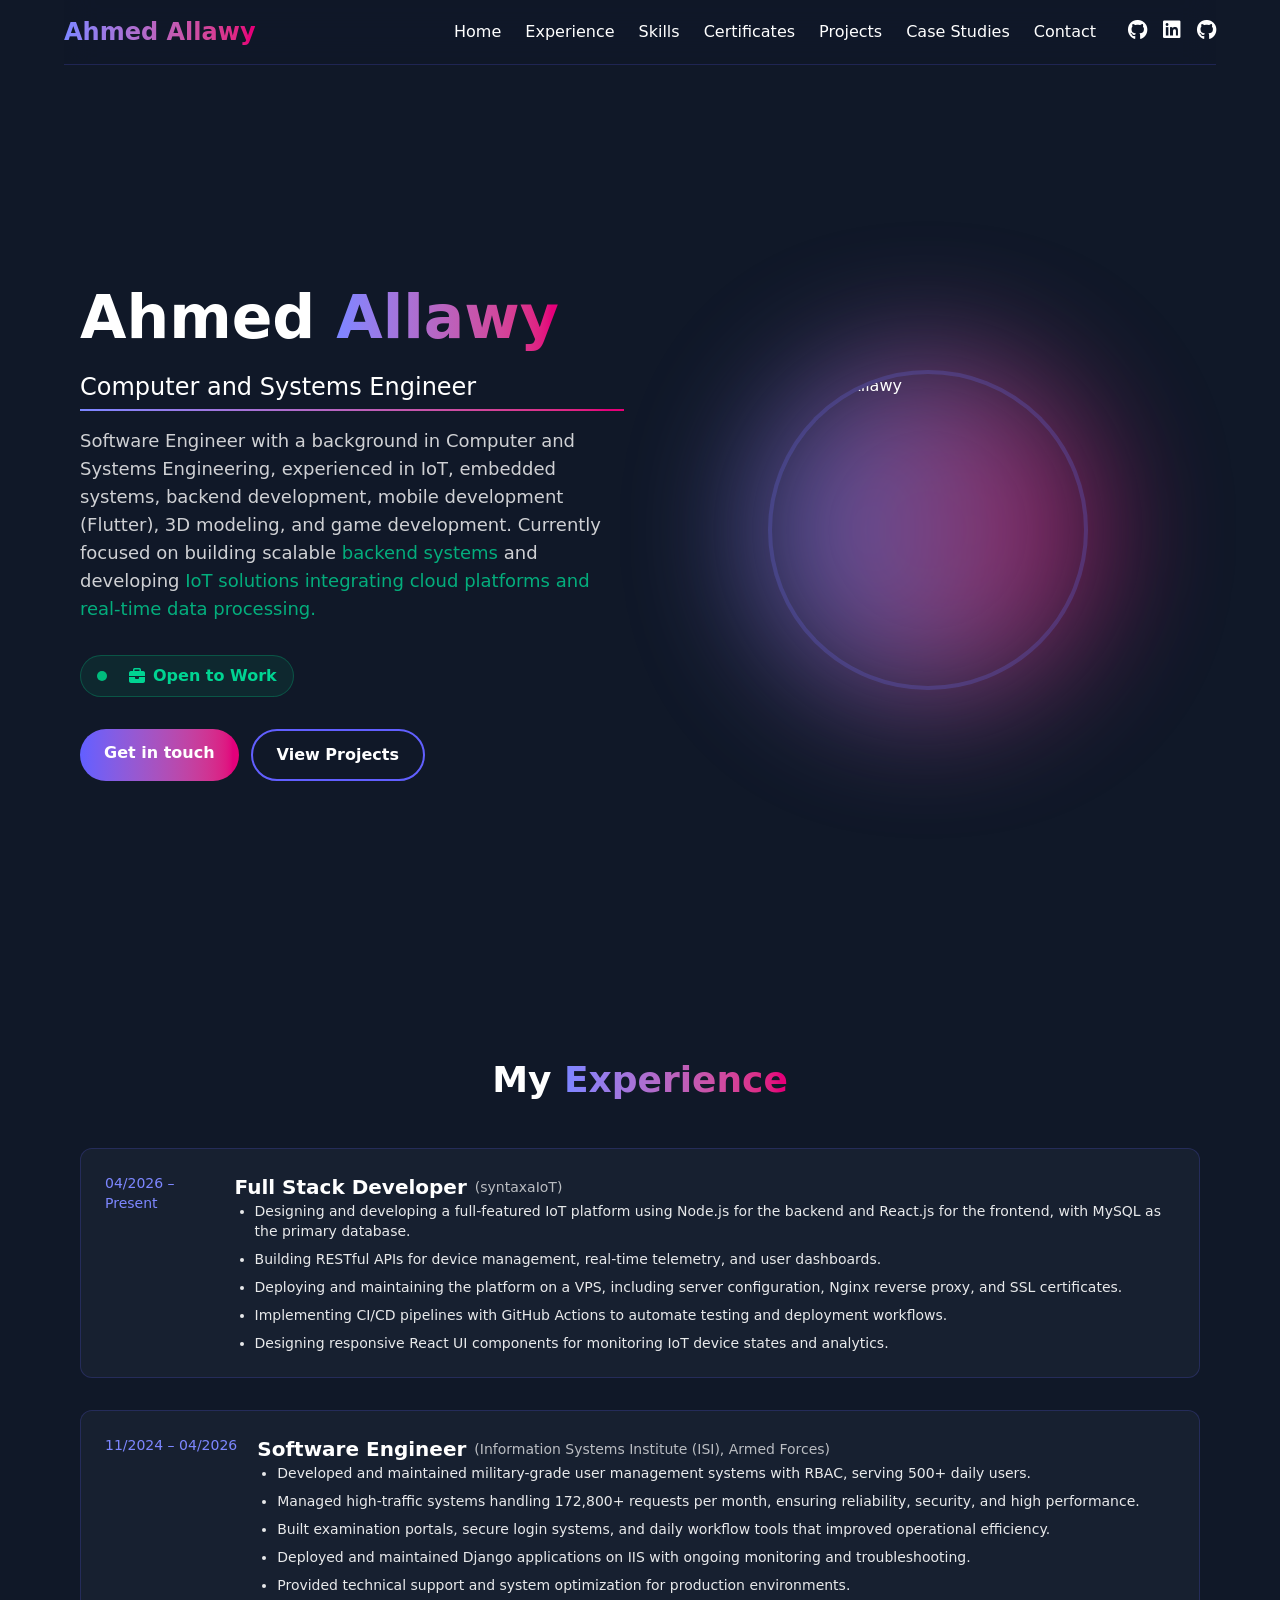
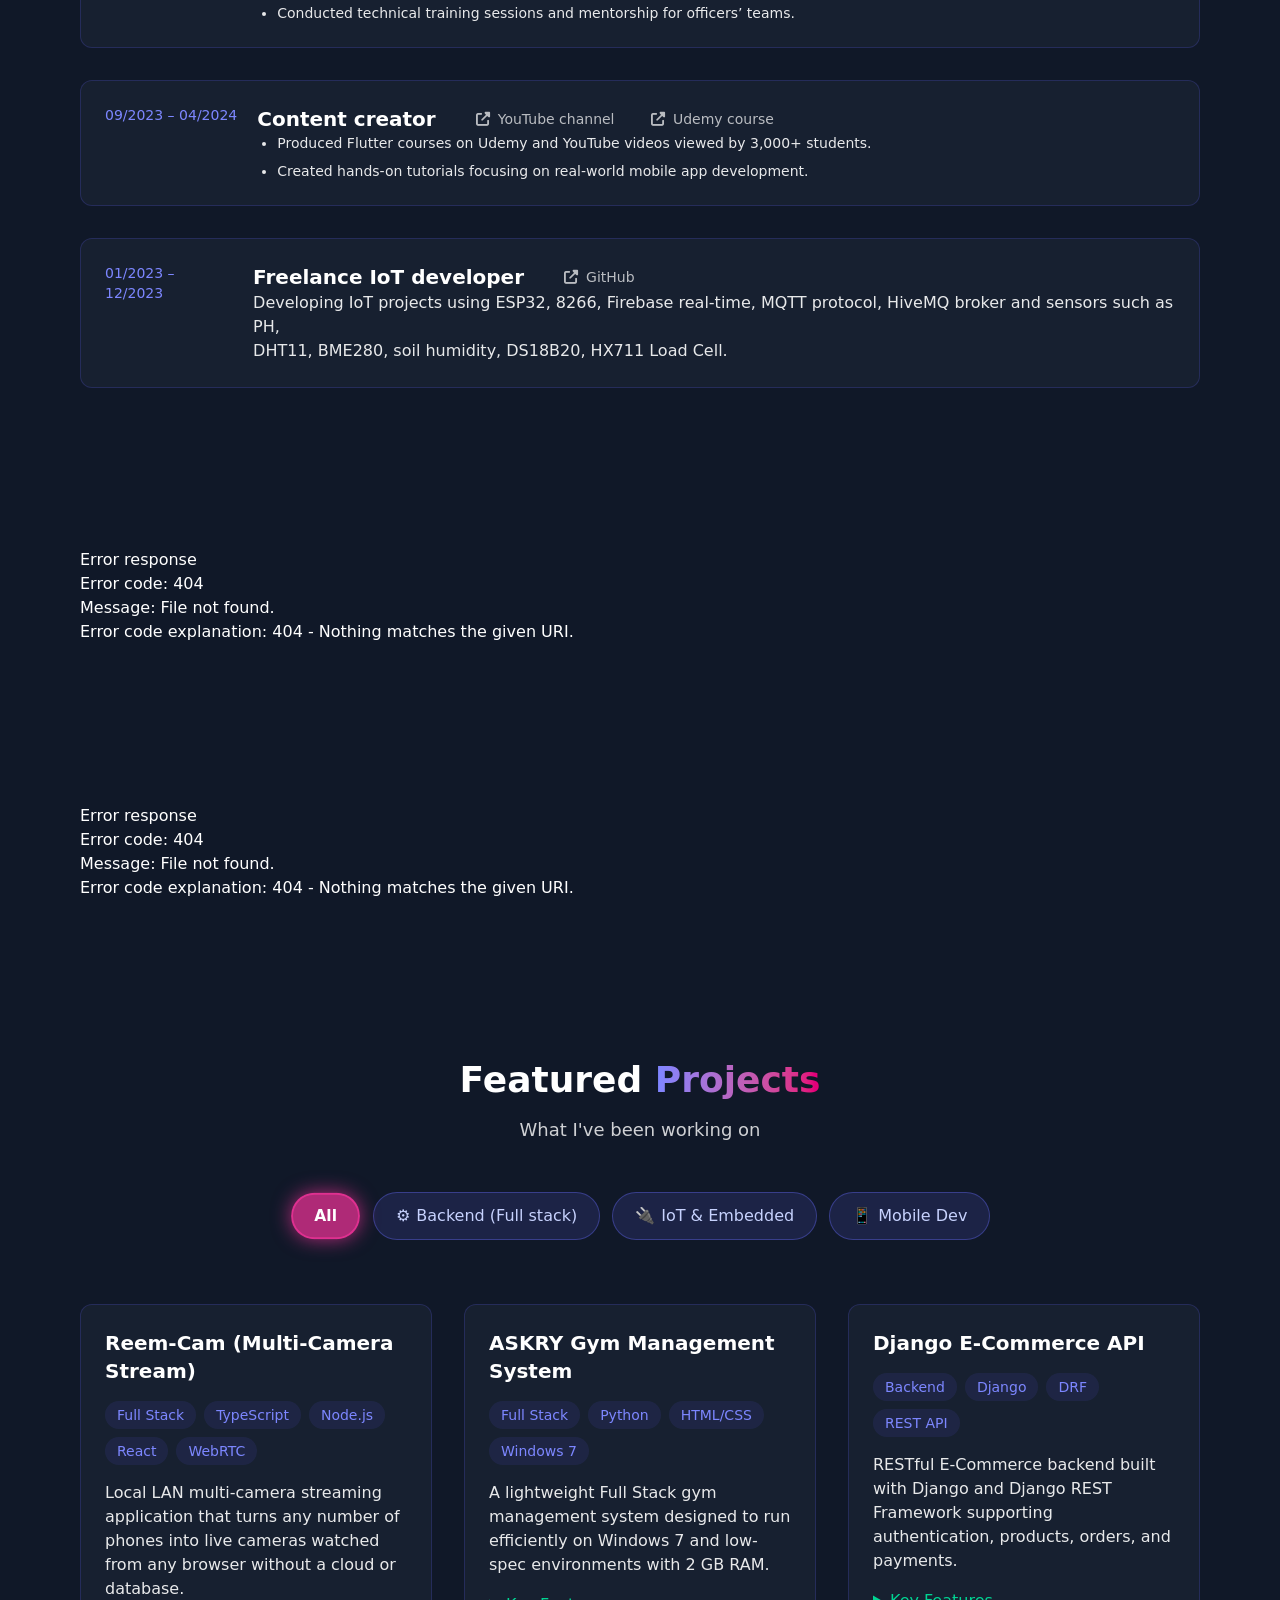
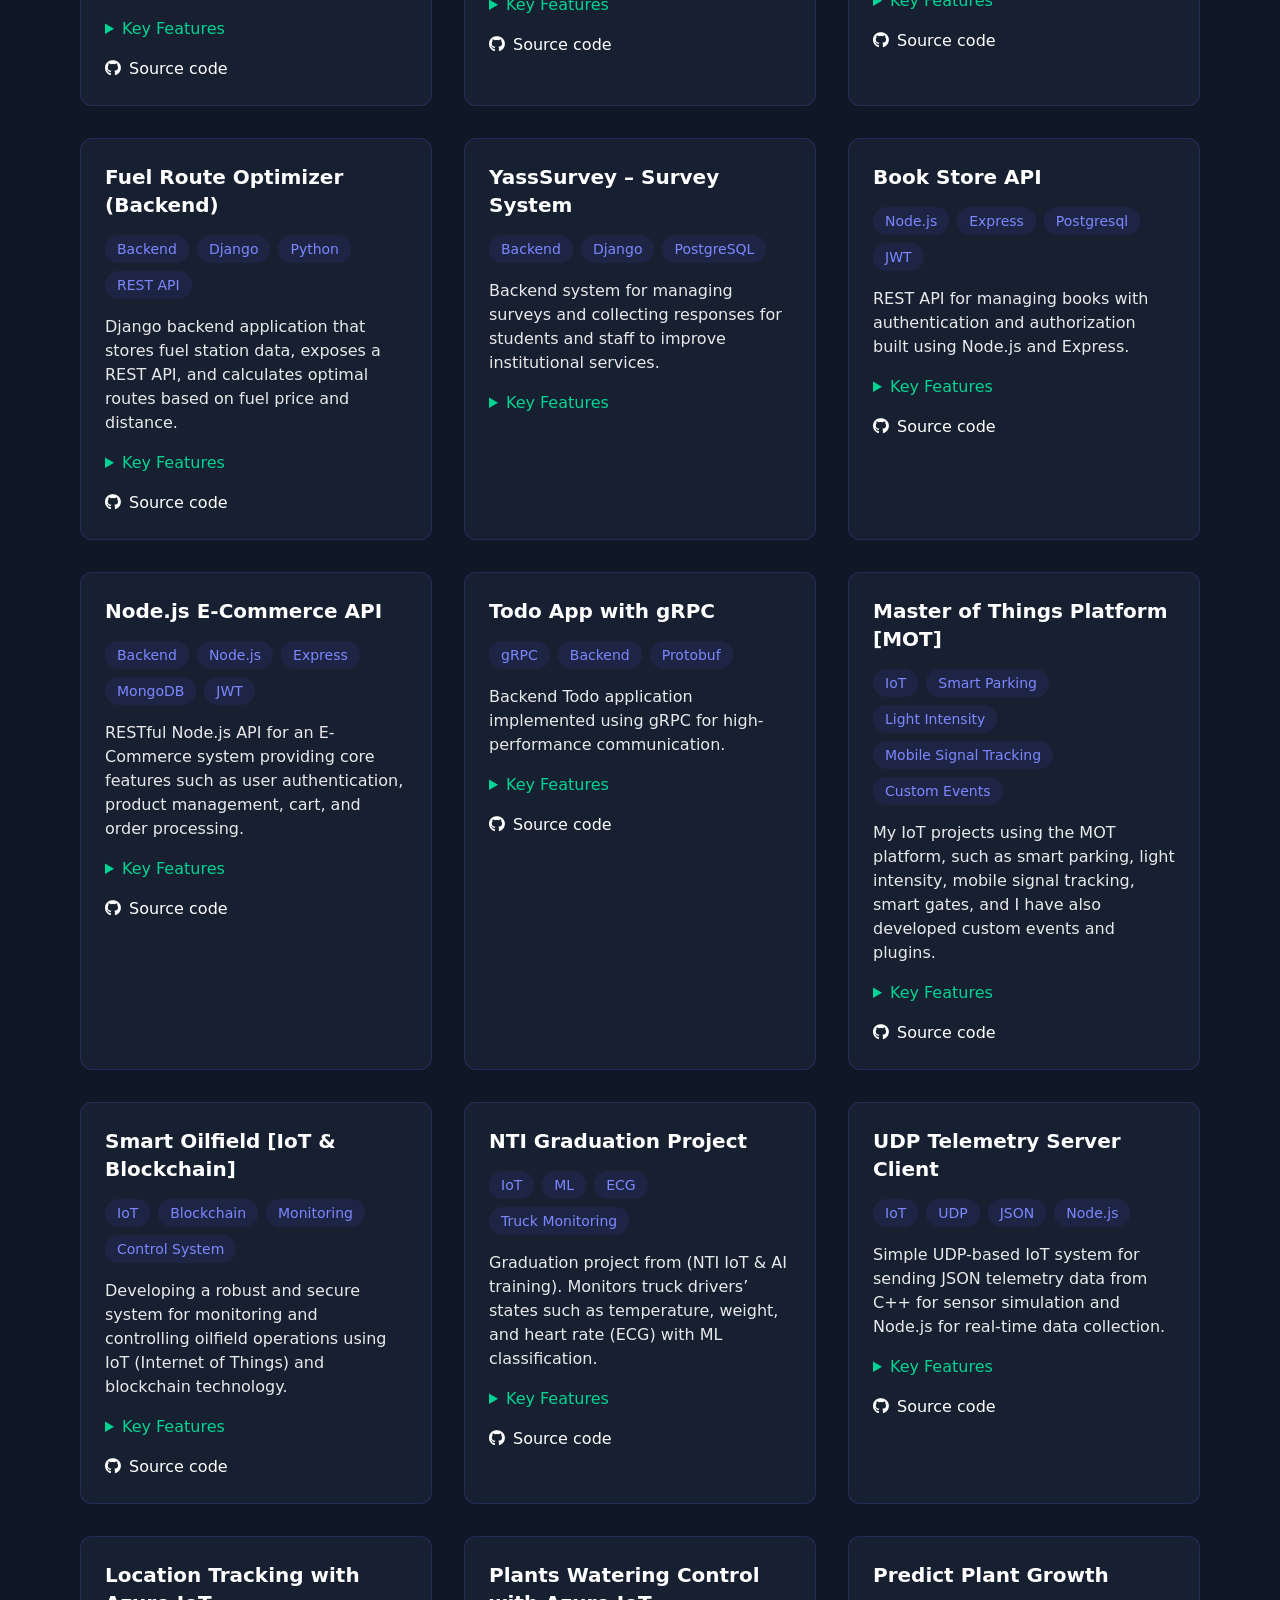
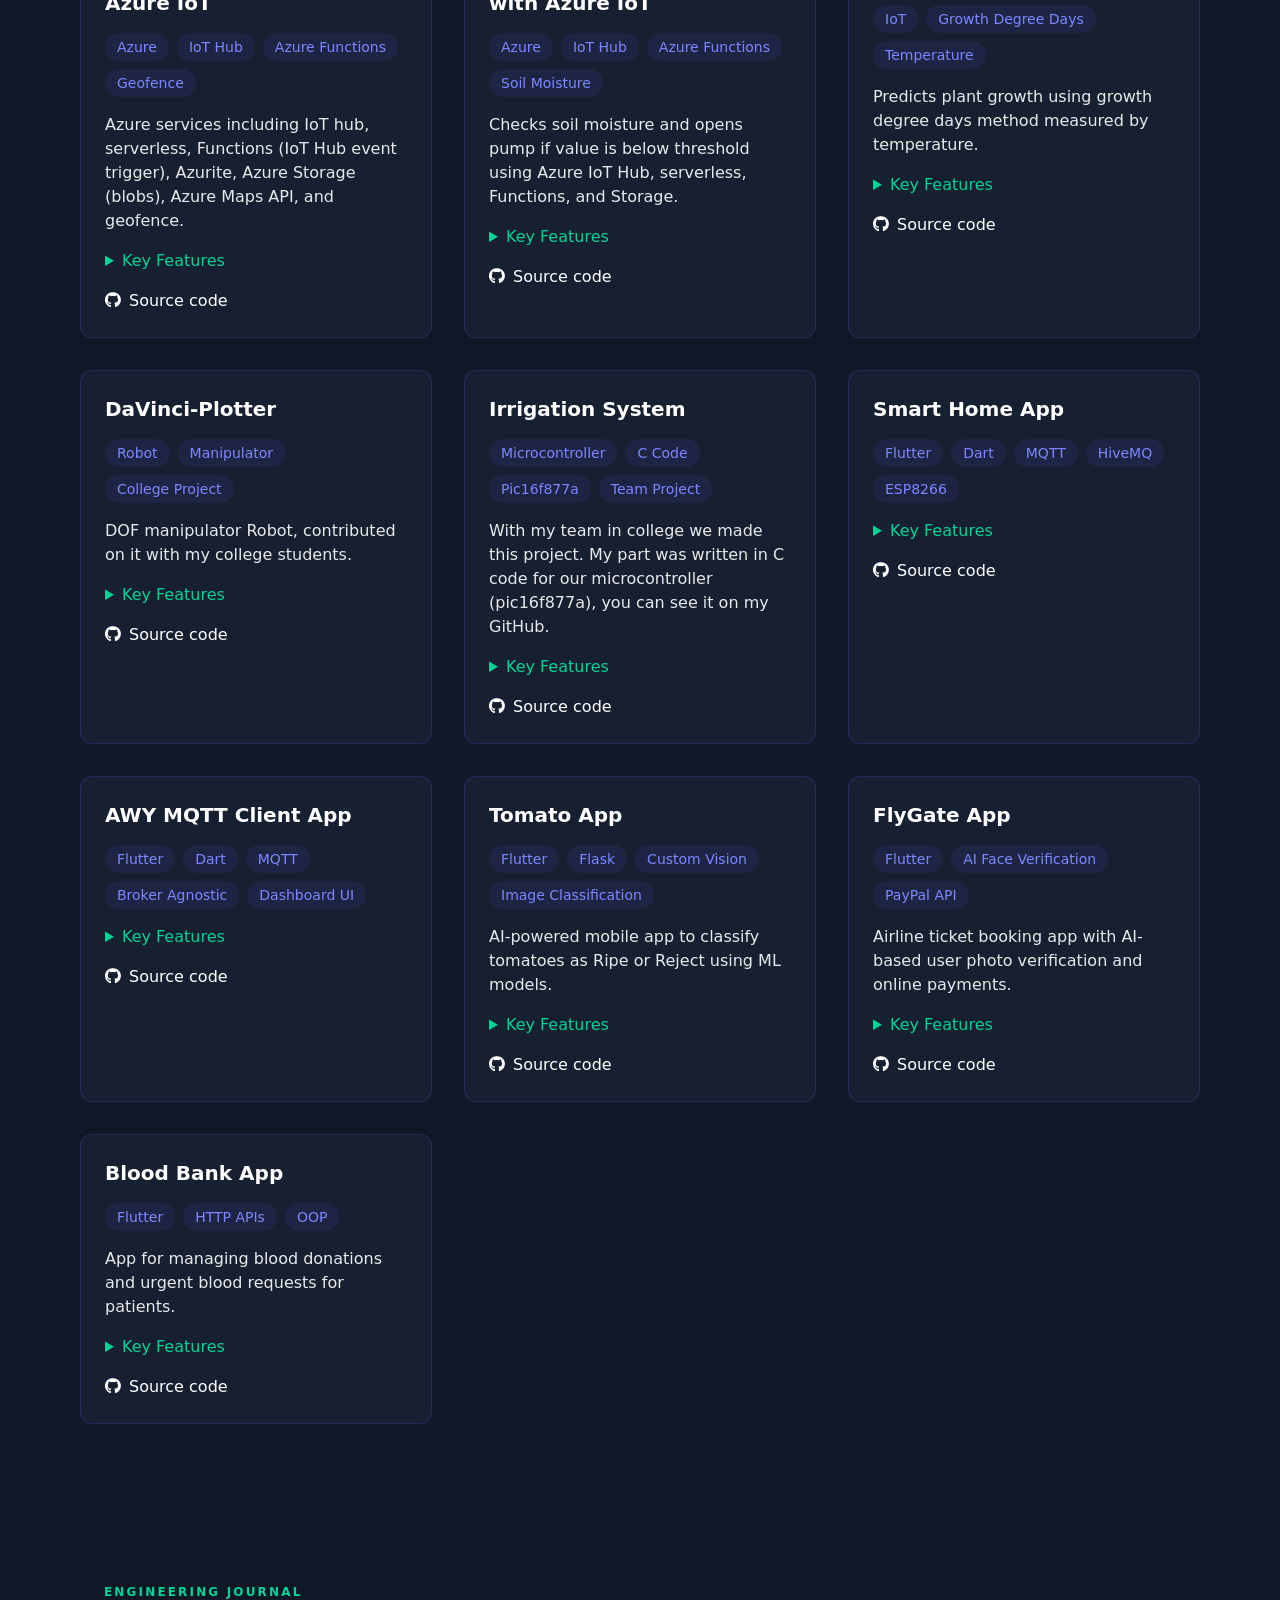
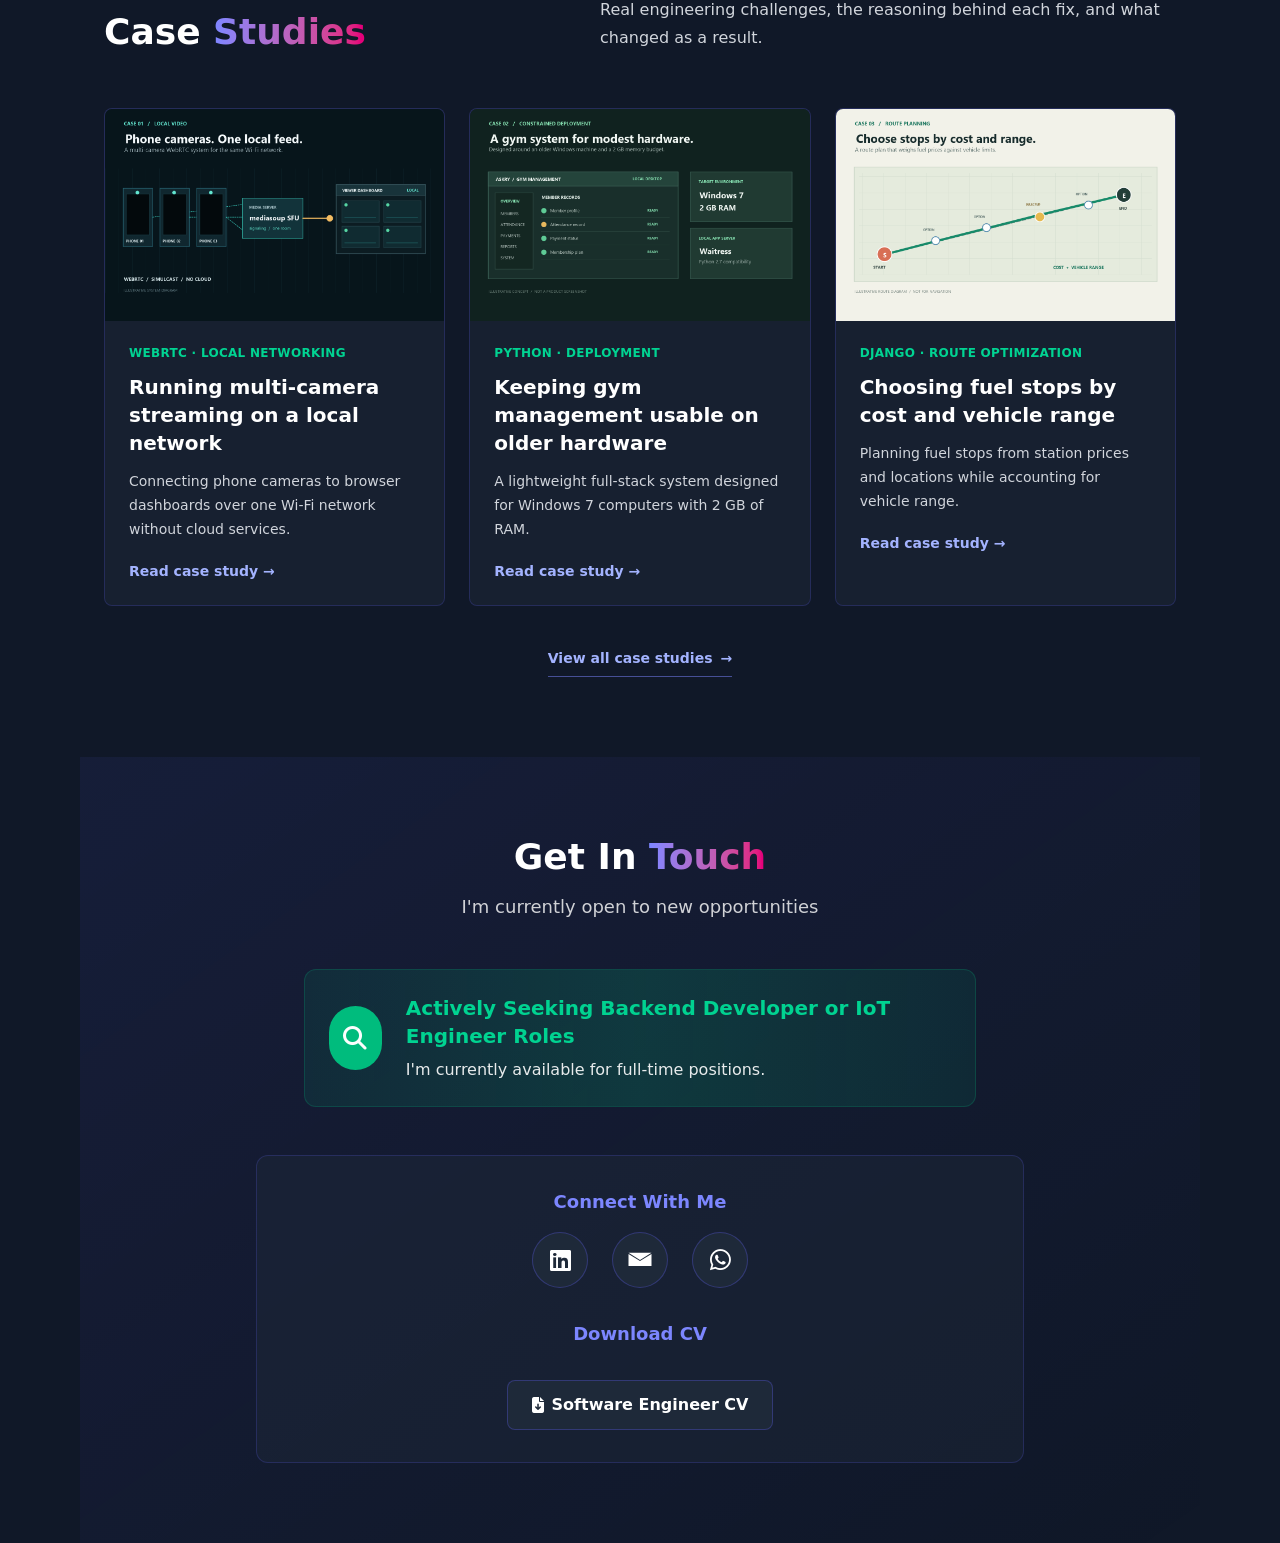
==== commit 7de31cc9: "feat(*): improve ui responsiveness" ====
--- a/index.html
+++ b/index.html
@@ -188,7 +188,7 @@
 
   <div class="container max-w-6xl mx-auto px-4 relative z-10">
     <header
-      class="fixed w-full max-w-6xl top-0 z-50 bg-gray-900/80 backdrop-blur-lg border-b border-indigo-500/20 transition-all duration-300">
+      class="fixed inset-x-4 top-0 z-50 mx-auto w-auto max-w-6xl bg-gray-900/80 backdrop-blur-lg border-b border-indigo-500/20 transition-all duration-300">
       <div class="flex justify-between items-center px-4 py-4 md:px-0">
         <div class="logo font-extrabold text-2xl animate-pop-in">
           <span class="bg-clip-text text-transparent bg-gradient-to-r from-indigo-400 to-pink-600">Ahmed Allawy</span>
@@ -251,8 +251,8 @@
         </div>
       </div>
       <div
-        class="mobile-menu hidden md:hidden fixed top-0 right-0 w-3/4 h-full bg-gray-900/95 backdrop-blur-lg flex flex-col justify-center items-center transition-all duration-300">
-        <ul class="flex flex-col space-y-6 text-center">
+        class="mobile-menu hidden md:hidden fixed inset-y-0 right-0 z-40 w-3/4 max-w-sm h-full overflow-y-auto overscroll-contain bg-gray-900/95 backdrop-blur-lg flex flex-col justify-start items-center px-6 pt-24 pb-8 transition-all duration-300">
+        <ul class="flex shrink-0 flex-col space-y-5 text-center">
           <li>
             <a href="#hero" class="text-white text-lg hover:text-indigo-400 transition-all duration-300"
               onclick="toggleMenu()">Home</a>
@@ -270,6 +270,10 @@
               onclick="toggleMenu()">Certificates</a>
           </li>
           <li>
+            <a href="#projects" class="text-white text-lg hover:text-indigo-400 transition-all duration-300"
+              onclick="toggleMenu()">Projects</a>
+          </li>
+          <li>
             <a href="#case-studies" class="text-white text-lg hover:text-indigo-400 transition-all duration-300"
               onclick="toggleMenu()">Case Studies</a>
           </li>
@@ -278,7 +282,7 @@
               onclick="toggleMenu()">Contact</a>
           </li>
         </ul>
-        <div class="flex space-x-6 mt-8">
+        <div class="mt-8 flex shrink-0 space-x-6">
           <a href="https://github.com/OmarMuhammmed" target="_blank" aria-label="GitHub"
             class="hover:text-indigo-400 hover:-translate-y-1 transition-all duration-300"><i
               class="fab fa-github text-2xl"></i></a>
@@ -296,7 +300,7 @@
       <!-- hero section -->
       <section id="hero" class="min-h-screen flex items-center relative py-12">
         <div class="flex flex-col md:flex-row justify-between items-center gap-8 w-full">
-          <div class="flex-1 text-center md:text-left animate-fade-in animate-slide-in-up">
+          <div class="w-full min-w-0 flex-1 text-center md:w-auto md:text-left animate-fade-in animate-slide-in-up">
             <h1 class="text-4xl md:text-6xl font-extrabold leading-tight mb-4">
               Ahmed
               <span class="bg-clip-text text-transparent bg-gradient-to-r from-indigo-400 to-pink-600">Allawy</span>
@@ -321,17 +325,17 @@
               <span class="ml-8 flex items-center gap-2 text-emerald-400 font-semibold"><i class="fas fa-briefcase"></i>
                 Open to Work</span>
             </div>
-            <div class="flex gap-4 justify-center md:justify-start">
+            <div class="flex flex-wrap gap-3 justify-center md:justify-start">
               <a href="#contact"
-                class="inline-block px-6 py-3 bg-gradient-to-r from-indigo-500 to-pink-600 text-white font-semibold rounded-full hover:scale-105 hover:shadow-lg hover:shadow-indigo-500/30 transition-all duration-300">Get
+                class="inline-block whitespace-nowrap px-4 sm:px-6 py-3 text-sm sm:text-base bg-gradient-to-r from-indigo-500 to-pink-600 text-white font-semibold rounded-full hover:scale-105 hover:shadow-lg hover:shadow-indigo-500/30 transition-all duration-300">Get
                 in touch</a>
               <a href="#projects"
-                class="inline-block px-6 py-3 border-2 border-indigo-500 text-white font-semibold rounded-full hover:bg-indigo-500/20 hover:scale-105 transition-all duration-300">View
+                class="inline-block whitespace-nowrap px-4 sm:px-6 py-3 text-sm sm:text-base border-2 border-indigo-500 text-white font-semibold rounded-full hover:bg-indigo-500/20 hover:scale-105 transition-all duration-300">View
                 Projects</a>
             </div>
           </div>
-          <div class="flex-1 flex justify-center animate-slide-in-right">
-            <div class="relative w-64 h-64 md:w-80 md:h-80">
+          <div class="w-full min-w-0 flex-1 flex justify-center md:w-auto animate-slide-in-right">
+            <div class="relative w-52 h-52 sm:w-64 sm:h-64 md:w-80 md:h-80">
               <img src="./profile1.jfif" alt="Ahmed Allawy"
                 class="w-full h-full object-cover rounded-full border-4 border-indigo-500/30 hover:scale-105 hover:grayscale-0 grayscale-[30%] transition-all duration-300 z-10 relative" />
               <div
@@ -344,19 +348,19 @@
       <!-- end of hero section -->
 
       <!-- experience section -->
-      <section id="experience" class="py-20 animate-slide-in-up"></section>
+      <section id="experience" class="scroll-mt-24 py-20 animate-slide-in-up"></section>
       <!-- end of experience section -->
 
       <!-- skills section -->
-      <section id="skills" class="py-20 animate-slide-in-up"></section>
+      <section id="skills" class="scroll-mt-24 py-20 animate-slide-in-up"></section>
       <!-- end of skills sections -->
 
       <!-- certificates section -->
-      <section id="certificates" class="py-20 animate-slide-in-up"></section>
+      <section id="certificates" class="scroll-mt-24 py-20 animate-slide-in-up"></section>
       <!-- end of certificates section -->
 
       <!-- projects section -->
-      <section id="projects" class="py-20">
+      <section id="projects" class="scroll-mt-24 py-20">
 
       </section>
       <!-- end of projects section -->
@@ -366,7 +370,7 @@
       <!-- end of case studies section -->
 
       <!-- contact section -->
-      <section id="contact" class="py-20 animate-slide-in-up relative">
+      <section id="contact" class="scroll-mt-24 py-20 animate-slide-in-up relative">
         <div class="absolute inset-0 bg-gradient-to-br from-indigo-500/20 to-transparent opacity-40 z-0"></div>
         <div class="text-center mb-12 relative z-10">
           <h2 class="text-4xl font-extrabold mb-4">
--- a/output.css
+++ b/output.css
@@ -22,6 +22,7 @@
     --color-gray-950: oklch(13% 0.028 261.692);
     --color-white: #fff;
     --spacing: 0.25rem;
+    --container-sm: 24rem;
     --container-xl: 36rem;
     --container-2xl: 42rem;
     --container-3xl: 48rem;
@@ -225,6 +226,12 @@
   .inset-\[-15px\] {
     inset: -15px;
   }
+  .inset-x-4 {
+    inset-inline: calc(var(--spacing) * 4);
+  }
+  .inset-y-0 {
+    inset-block: calc(var(--spacing) * 0);
+  }
   .top-0 {
     top: calc(var(--spacing) * 0);
   }
@@ -254,6 +261,9 @@
   }
   .z-10 {
     z-index: 10;
+  }
+  .z-40 {
+    z-index: 40;
   }
   .z-50 {
     z-index: 50;
@@ -369,8 +379,8 @@
   .h-16 {
     height: calc(var(--spacing) * 16);
   }
-  .h-64 {
-    height: calc(var(--spacing) * 64);
+  .h-52 {
+    height: calc(var(--spacing) * 52);
   }
   .h-\[calc\(100\%-16rem\)\] {
     height: calc(100% - 16rem);
@@ -402,8 +412,11 @@
   .w-16 {
     width: calc(var(--spacing) * 16);
   }
-  .w-64 {
-    width: calc(var(--spacing) * 64);
+  .w-52 {
+    width: calc(var(--spacing) * 52);
+  }
+  .w-auto {
+    width: auto;
   }
   .w-full {
     width: 100%;
@@ -420,11 +433,20 @@
   .max-w-6xl {
     max-width: var(--container-6xl);
   }
+  .max-w-sm {
+    max-width: var(--container-sm);
+  }
   .max-w-xl {
     max-width: var(--container-xl);
   }
+  .min-w-0 {
+    min-width: calc(var(--spacing) * 0);
+  }
   .flex-1 {
     flex: 1;
+  }
+  .shrink-0 {
+    flex-shrink: 0;
   }
   .flex-grow {
     flex-grow: 1;
@@ -488,6 +510,9 @@
   }
   .justify-center {
     justify-content: center;
+  }
+  .justify-start {
+    justify-content: flex-start;
   }
   .gap-2 {
     gap: calc(var(--spacing) * 2);
@@ -521,11 +546,11 @@
       margin-block-end: calc(calc(var(--spacing) * 2) * calc(1 - var(--tw-space-y-reverse)));
     }
   }
-  .space-y-6 {
+  .space-y-5 {
     :where(& > :not(:last-child)) {
       --tw-space-y-reverse: 0;
-      margin-block-start: calc(calc(var(--spacing) * 6) * var(--tw-space-y-reverse));
-      margin-block-end: calc(calc(var(--spacing) * 6) * calc(1 - var(--tw-space-y-reverse)));
+      margin-block-start: calc(calc(var(--spacing) * 5) * var(--tw-space-y-reverse));
+      margin-block-end: calc(calc(var(--spacing) * 5) * calc(1 - var(--tw-space-y-reverse)));
     }
   }
   .space-y-12 {
@@ -568,6 +593,12 @@
   .overflow-x-hidden {
     overflow-x: hidden;
   }
+  .overflow-y-auto {
+    overflow-y: auto;
+  }
+  .overscroll-contain {
+    overscroll-behavior: contain;
+  }
   .rounded {
     border-radius: 0.25rem;
   }
@@ -804,8 +835,14 @@
   .pt-20 {
     padding-top: calc(var(--spacing) * 20);
   }
+  .pt-24 {
+    padding-top: calc(var(--spacing) * 24);
+  }
   .pb-2 {
     padding-bottom: calc(var(--spacing) * 2);
+  }
+  .pb-8 {
+    padding-bottom: calc(var(--spacing) * 8);
   }
   .pb-10 {
     padding-bottom: calc(var(--spacing) * 10);
@@ -890,6 +927,9 @@
   .tracking-wide {
     --tw-tracking: var(--tracking-wide);
     letter-spacing: var(--tracking-wide);
+  }
+  .whitespace-nowrap {
+    white-space: nowrap;
   }
   .text-emerald-400 {
     color: var(--color-emerald-400);
@@ -1221,6 +1261,27 @@
       outline-color: var(--color-indigo-400);
     }
   }
+  .sm\:h-64 {
+    @media (width >= 40rem) {
+      height: calc(var(--spacing) * 64);
+    }
+  }
+  .sm\:w-64 {
+    @media (width >= 40rem) {
+      width: calc(var(--spacing) * 64);
+    }
+  }
+  .sm\:px-6 {
+    @media (width >= 40rem) {
+      padding-inline: calc(var(--spacing) * 6);
+    }
+  }
+  .sm\:text-base {
+    @media (width >= 40rem) {
+      font-size: var(--text-base);
+      line-height: var(--tw-leading, var(--text-base--line-height));
+    }
+  }
   .md\:mx-0 {
     @media (width >= 48rem) {
       margin-inline: calc(var(--spacing) * 0);
@@ -1254,6 +1315,11 @@
   .md\:w-80 {
     @media (width >= 48rem) {
       width: calc(var(--spacing) * 80);
+    }
+  }
+  .md\:w-auto {
+    @media (width >= 48rem) {
+      width: auto;
     }
   }
   .md\:grid-cols-1 {
@@ -1448,6 +1514,48 @@
 }
 .case-studies-page .case-studies-view-all {
   display: none;
+}
+.mobile-menu {
+  height: 100vh;
+  height: 100dvh;
+}
+@media (max-width: 639px) {
+  main > section:not(#hero) {
+    padding-top: 3.5rem;
+    padding-bottom: 3.5rem;
+  }
+  #experience h2, #skills h2, #certificates h2, #projects h2, #case-studies h2, #contact h2 {
+    font-size: 1.875rem;
+    line-height: 2.25rem;
+  }
+  #experience .grid > .project-card {
+    flex-direction: column;
+  }
+  #experience .grid > .project-card > div:first-child {
+    margin-bottom: 0.75rem;
+  }
+  #experience .grid > .project-card > div:nth-child(2) {
+    width: 100%;
+    min-width: 0;
+    padding-left: 0;
+  }
+  #experience .grid > .project-card > div:nth-child(2) > div:first-child {
+    flex-wrap: wrap;
+    align-items: baseline;
+  }
+  #experience .grid > .project-card h6 {
+    overflow-wrap: anywhere;
+  }
+  #projects .project-filters {
+    width: 100%;
+    column-gap: 0.5rem;
+    row-gap: 0.75rem;
+  }
+  #projects .filter-btn {
+    max-width: 100%;
+    padding: 0.625rem 0.875rem;
+    font-size: 0.875rem;
+  }
 }
 @property --tw-translate-x {
   syntax: "*";
